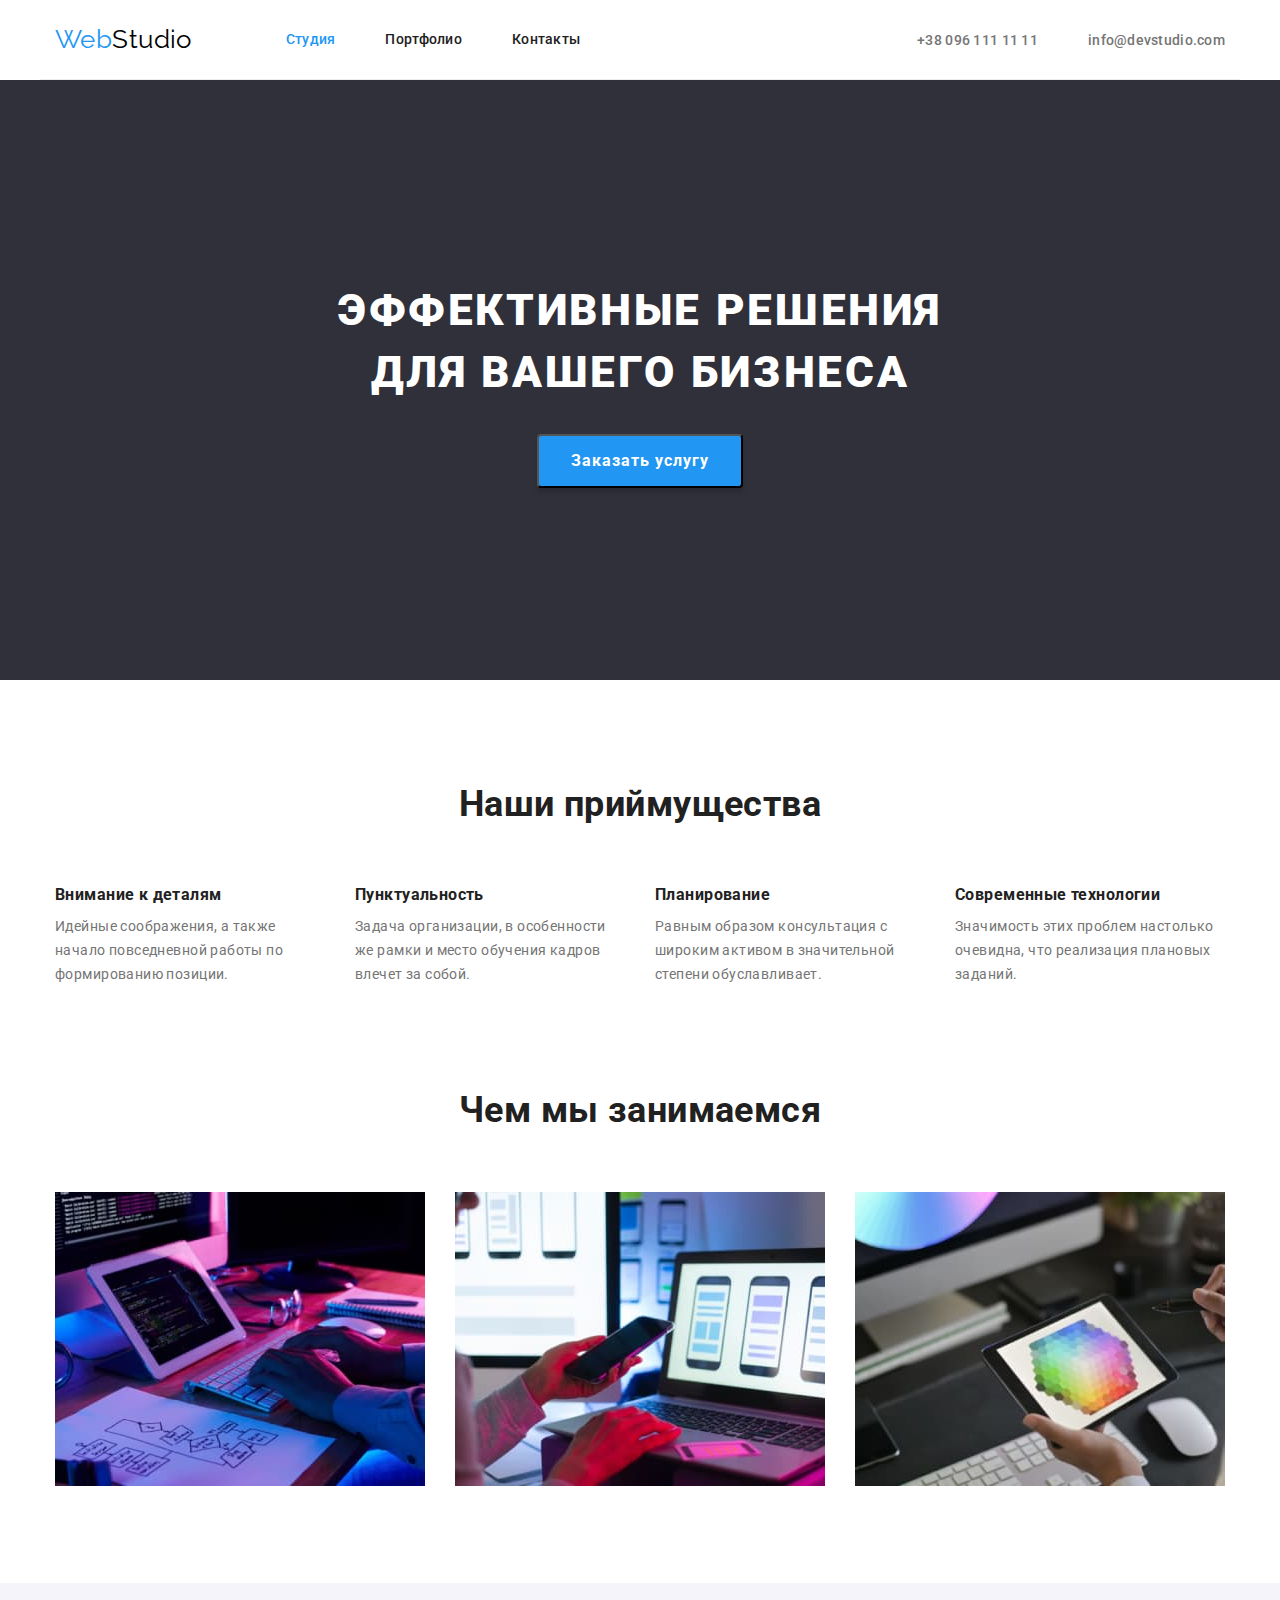
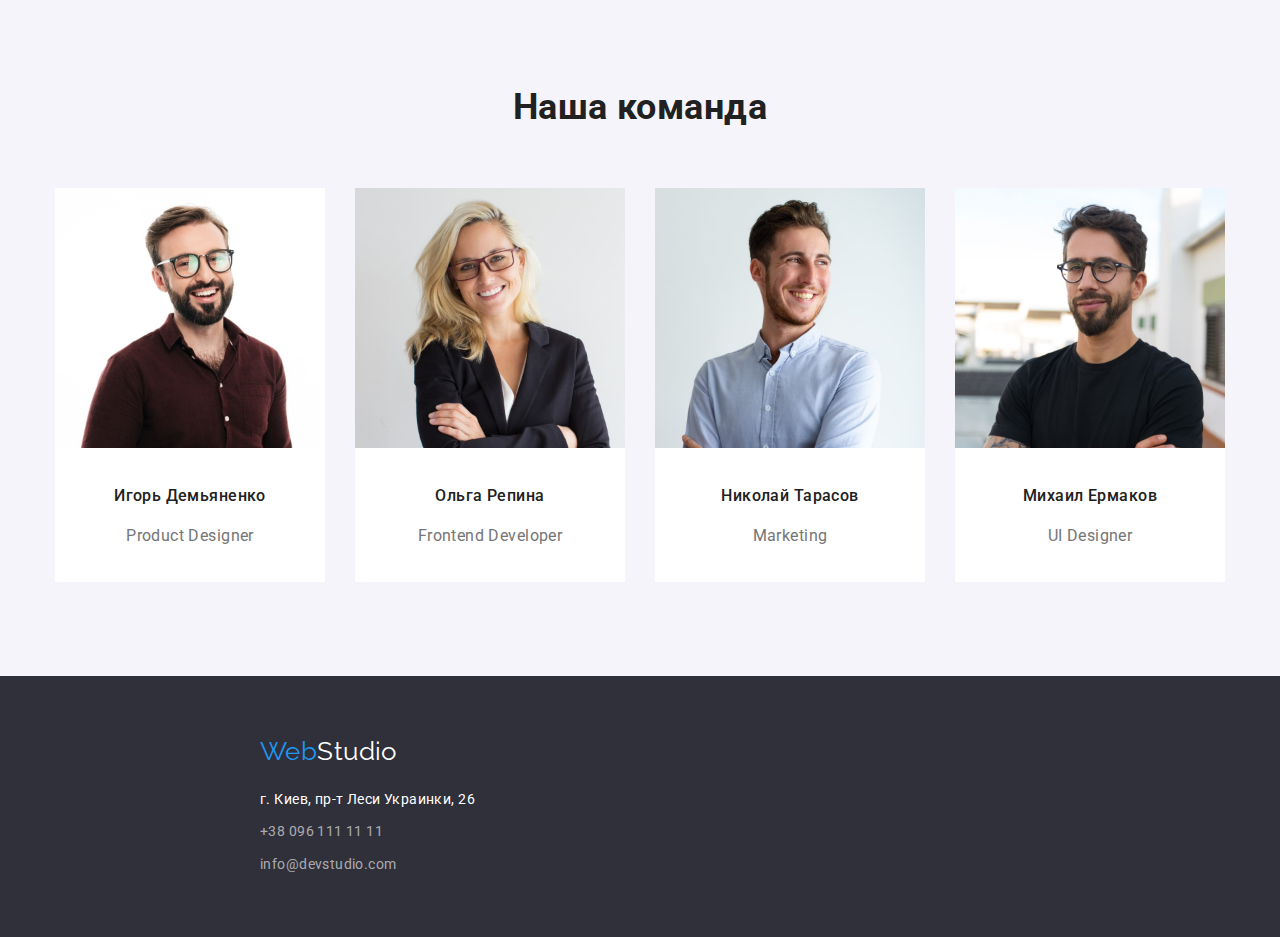
==== index.html @ 92b2a365 "Добавлены материалы ДЗ-3" ====
<!DOCTYPE html>
<html lang="ru">

<head>
    <meta charset="UTF-8" />
    <meta name="viewport" content="width=device-width, initial-scale=1.0" />
    <title>Домашнее задание #3</title>
    <link rel="preconnect" href="https://fonts.gstatic.com">
    <link href="https://fonts.googleapis.com/css2?family=Raleway:wght@700&family=Roboto:wght@400;500;700;900&display=swap"
          rel="stylesheet">
    <link rel="stylesheet" href="https://cdnjs.cloudflare.com/ajax/libs/modern-normalize/1.0.0/modern-normalize.min.css">
    <link rel="stylesheet" href="./css/styles.css">
</head>

<body>
    <!-- Шапка сайта -->
    <header class="header-line">
        <div class="contenier-flex">
            <nav class="nav-flex">
                <a href="./index.html" class="logo list"> <span class="logo-blue">Web</span>Studio</a>
                <ul class="site-nav list">
                    <li class="item"><a href="./index.html" class="link current">Студия</a></li>
                    <li class="item"><a href="./portfolio.html" class="link">Портфолио</a></li>
                    <li class="item"><a href="" class="link">Контакты</a></li>
                </ul>
            </nav>
            <ul class="contacts-nav list">
                <li class="item"><a href="tel:+380961111111" class="link">+38 096 111 11 11</a></li>
                <li class="item"><a href="mailto:info@devstudio.com" class="link">info@devstudio.com</a></li>
            </ul>
        </div>
    </header>
    <main>
        <!-- Герой -->
        <section class="hero">
            <h1 class="title">Эффективные решения для вашего бизнеса</h1>
            <button type="button" class="button"> Заказать услугу </button>
        </section>

        <!-- Наши преимущества -->
        <section class="section-advange">
            <div class="contenier"> 
                <h2 class="section-title">Наши приймущества</h2> <!-- Скрытый заголовок текста -->
                <ul class="advange-flex list">
                    <li class="item">
                        <h3 class="title">Внимание к деталям</h3>
                        <p class="text">
                            Идейные соображения, а также начало повседневной работы по формированию позиции.
                        </p>
                    </li>
                    <li class="item">
                        <h3 class="title">Пунктуальность</h3>
                        <p class="text">
                            Задача организации, в особенности же рамки и место обучения кадров влечет за собой.
                        </p>
                    </li>
                    <li class="item">
                        <h3 class="title">Планирование</h3>
                        <p class="text">
                            Равным образом консультация с широким активом в значительной степени обуславливает.
                        </p>
                    </li>
                    <li class="item"> 
                        <h3 class="title">Современные технологии</h3>
                        <p class="text">
                            Значимость этих проблем настолько очевидна, что реализация плановых заданий.
                        </p>
                    </li>
                </ul>
            </div>
            
        </section>

        <!-- Чем мы занимаемся -->
        <section class="section-work">

            <div class="contenier">
                <h2 class="section-title">Чем мы занимаемся</h2>
                <ul class="work-flex list">
                    <li class="item">
                        <img src="./img/box-1.jpg" alt="Планшет и клавиатура" width="370" />
                    </li>
                    <li class="item">
                        <img src="./img/box-2.jpg" alt="Ноутбук и телефон" width="370" />
                    </li>
                    <li class="item">
                        <img src="./img/box-3.jpg" alt="Планшет и мышка" width="370" />
                    </li>
                </ul>
            </div>

        </section>

        <!-- Наша команда -->
        <section class="section-comanda">
            <div class="contenier">
                <h2 class="section-title">Наша команда</h2>
                <ul class="team-flex list">
                    <li class="item">
                        <img src="./img/img.jpg" alt="Игорь Демьяненко" width="270" />
                        <h3 class="title">Игорь Демьяненко</h3>
                        <p class="profession">Product Designer</p>
                    </li>
                    <li class="item">
                        <img src="./img/img-2.jpg" alt="Ольга Репина" width="270" />
                        <h3 class="title">Ольга Репина</h3>
                        <p class="profession">Frontend Developer</p>
                    </li>
                    <li class="item">
                        <img src="./img/img-3.jpg" alt="Николай Тарасов" width="270" />
                        <h3 class="title">Николай Тарасов</h3>
                        <p class="profession">Marketing</p>
                    </li>
                    <li class="item">
                        <img src="./img/img-4.jpg" alt="Михаил Ермаков" width="270" />
                        <h3 class="title">Михаил Ермаков</h3>
                        <p class="profession">UI Designer</p>
                    </li>
                </ul>
            </div>
        </section>
    </main>

    <!-- Футер -->
    <footer class="footer">

        <div class="logo-foter">
            <a href="./index.html" class="logo list"> <span class="logo-blue">Web</span>Studio</a>
        </div>
        <address class="contacts">
            <p class="address">г. Киев, пр-т Леси Украинки, 26</p> <br>
            <a href="tel:+380961111111" class="telefon link">+38 096 111 11 11</a> <br>
            <a href="mailto:info@devstudio.com" class="email link">info@devstudio.com</a>
        </address>
    </footer>
</body>

</html>
---- css/styles.css ----
:root {
  --praimeri-text-color: #757575;
  --titel-text-color: #212121;
  --accent-color: #2196f3;
  --white-text-color: #ffffff;
}

body {
  color: var(--praimeri-text-color);
  background: FFFFFF;
  font-family: Roboto, sans-serif;
  font-weight: 400;
  font-size: 14px;
  letter-spacing: 0.03em;
}

h1,
h2,
h3,
h4,
h5,
h6,
p {
  margin: 0px;
  padding: 0px;
}

.list {
  padding: 0;
  margin: 0;
  list-style: none;
}

/* логотип компнаиии */
.logo {
  color: #000000;
  text-decoration: none;
  font-family: Raleway, cursive;
  font-size: 26px;
  line-height: 1.2;
}

.logo-blue {
  color: #2196f3;
}

/* Навигация сайта */
.contenier-flex {
  display: flex;
  align-items: center;
  width: 1200px;
  padding-left: 15px;
  padding-right: 15px;
  margin: auto;
  justify-content: flex-start;
  border-bottom: 1px solid #ececec;
}

.nav-flex {
  display: flex;
  align-items: center;
}
.nav-flex .logo {
  margin-right: 94px;
}

.site-nav {
  display: flex;
}

.site-nav .item:not(:last-child) {
  margin-right: 50px;
}

.site-nav .link {
  display: block;
  padding-top: 32px;
  padding-bottom: 32px;

  color: var(--titel-text-color);
  text-decoration: none;
  font-weight: 500;
  line-height: 1.1;
  letter-spacing: 0.02em;
}

.site-nav .link:hover,
.site-nav .link:focus {
  color: var(--accent-color);
}

.site-nav .link.current {
  color: var(--accent-color);
}
.contenier {
  margin-left: auto;
  margin-right: auto;
  width: 1170px;
}

/* Контакты в шапке сайта */
.contacts-nav {
  display: flex;
  margin-left: auto;
}

.contacts-nav .item:not(:last-child) {
  margin-right: 50px;
}

.contacts-nav .link {
  padding-top: 32px;
  padding-bottom: 32px;

  color: var(--praimeri-text-color);
  text-decoration: none;
  font-weight: 500;
  line-height: 1.1;
  letter-spacing: 0.02em;
}

.contacts-nav .link:hover,
.contacts-nav .link:focus {
  color: var(--accent-color);
}

/* button */
.button {
  box-shadow: 0px 4px 4px rgba(0, 0, 0, 0.15);
  padding: 10px 32px;
  border-radius: 4px;
  color: var(--white-text-color);
  background: var(--accent-color);
  font-weight: 700;
  font-size: 16px;
  line-height: 1.9;
  letter-spacing: 0.06em;
}

/* .button-active {
  color: var(--white-text-color);
  background: var(--accent-color);
  font-weight: 500;
  line-height: 1.6;
} */

.button-sorting {
  padding: 6px 22px;
  border-radius: 4px;
  filter: drop-shadow(0px 4px 4px rgba(0, 0, 0, 0.25));
  background: #f5f4fa;
  color: var(--titel-text-color);
  font-weight: 500;
  line-height: 1.6;
}
.sorting .button-sorting:hover,
.sorting .button-sorting:focus {
  color: var(--white-text-color);
  background: var(--accent-color);
}

/* Главная страница сайта*/
/* Герой */
.hero {
  height: 600px;
  text-align: center;
  margin-bottom: 94px;
  background-color: #2f303a;
  padding-top: 200px;
}

.hero .title {
  margin: auto;
  margin-bottom: 30px;
  text-transform: uppercase;

  width: 696px;
  color: var(--white-text-color);
  font-weight: 900;
  font-size: 44px;
  line-height: 1.4;
  letter-spacing: 0.06em;
}

/* Section */
.section-title {
  margin-bottom: 50px;
  color: var(--titel-text-color);
  font-weight: 700;
  font-size: 36px;
  line-height: 1.7;
  text-align: center;
}

/* Наши преимущества */
.section-advange {
  margin-bottom: 94px;
}
.advange-flex {
  display: flex;
}

.advange-flex .item {
  width: 270px;
}

.advange-flex .item:not(:last-child) {
  margin-right: 30px;
}

.advange-flex .text {
  font-size: 14px;
  line-height: 24px;
}

.advange-flex .title {
  margin-bottom: 10px;
  color: var(--titel-text-color);
}

/* Чем мы занимаемся */
.section-work {
  margin-bottom: 94px;
}
.work-flex {
  display: flex;
}

.work-flex .item:not(:last-child) {
  margin-right: 30px;
}

/*  Наша команда */
.section-comanda {
  padding-top: 94px;
  padding-bottom: 94px;
  background-color: #f5f4fa;
}

.team-flex {
  display: flex;
}
.team-flex .item {
  background-color: var(--white-text-color);
}

.team-flex .item:not(:last-child) {
  margin-right: 30px;
}

.team-flex .title {
  margin-top: 30px;
  margin-bottom: 10px;
  color: var(--titel-text-color);
  font-weight: 500;
  font-size: 16px;
  line-height: 1.9;
  text-align: center;
}

.team-flex .profession {
  margin-bottom: 30px;
  font-size: 16px;
  line-height: 1.9;
  text-align: center;
}

/* Футер*/
.footer {
  background: #2f303a; /* Временный фон чтоб был виден текст*/
  padding-left: 260px;
  padding-top: 60px;
  padding-bottom: 60px;
}
.logo-foter {
  margin-bottom: 20px;
}

.footer .logo {
  color: var(--white-text-color);
}

.footer .address {
  display: inline-block;
  margin-bottom: 9px;
  color: var(--white-text-color);
  line-height: 1.7;
  font-style: normal;
  line-height: 24px;
}

.footer .telefon {
  display: inline-block;
  margin-bottom: 9px;
}

.footer .telefon,
.footer .email {
  line-height: 1.7;
  font-style: normal;
  color: rgba(255, 255, 255, 0.6);
  text-decoration: none;
}

.footer .link:hover,
.footer .link:focus {
  color: var(--accent-color);
}

/* Страница портфолио сайта */
.contenier-portfolio {
  padding-top: 94px;
  padding-bottom: 94px;
  margin-left: auto;
  margin-right: auto;
}
.sorting {
  display: flex;
  justify-content: center;
  text-decoration: none;
  margin-bottom: 34px;
}

.sorting .item:not(:last-child) {
  margin-right: 30px;
}

.card {
  display: flex;
  flex-wrap: wrap;
}
.card .item {
  border: 1px solid #eeeeee;
  margin-bottom: 30px;
}

.card .item:not(:nth-last-of-type(3n)) {
  margin-left: 30px;
}

.card .title {
  padding-top: 20px;
  padding-left: 24px;
  color: var(--titel-text-color);
  font-weight: 700;
  font-size: 18px;
  line-height: 2;
  letter-spacing: 0.06em;
}

.card .link {
  text-decoration: none;
}

.card .text {
  padding-left: 24px;
  padding-bottom: 20px;

  color: var(--praimeri-text-color);
  font-size: 16px;
  line-height: 1.9;
}
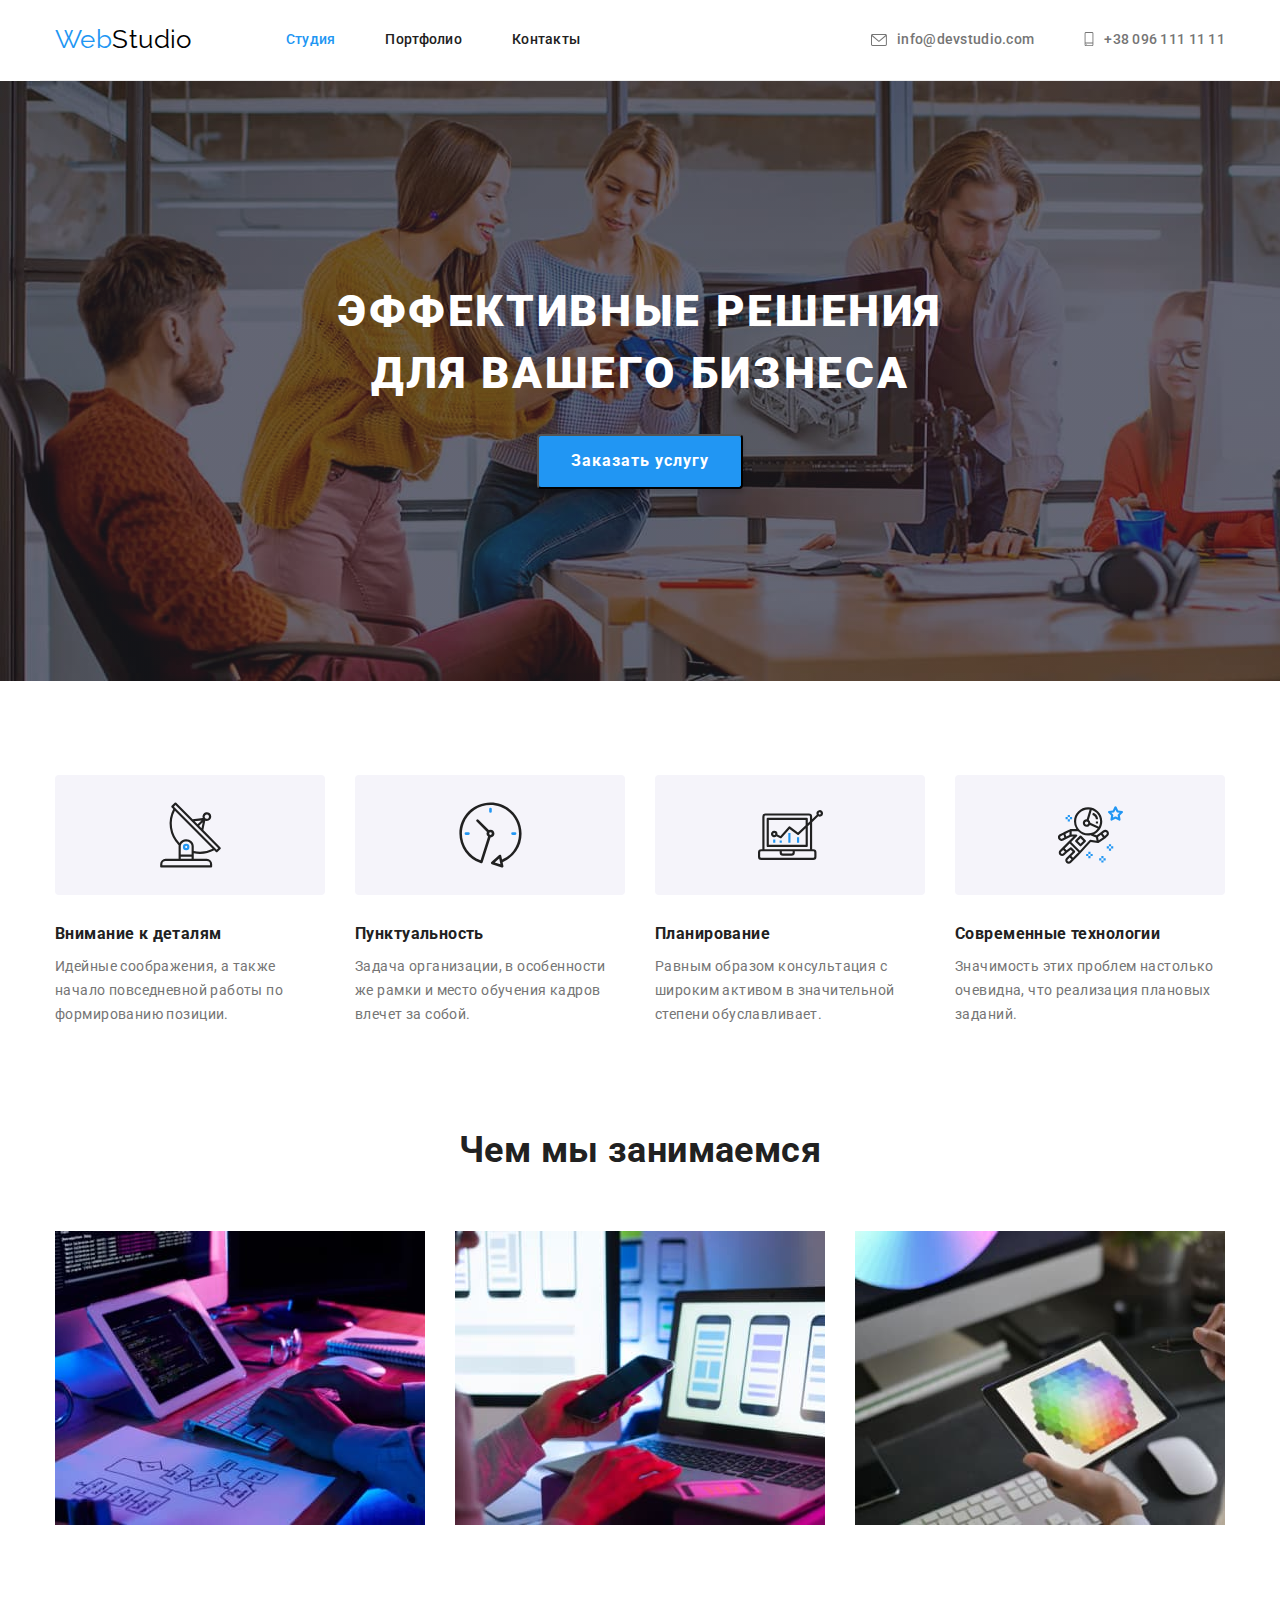
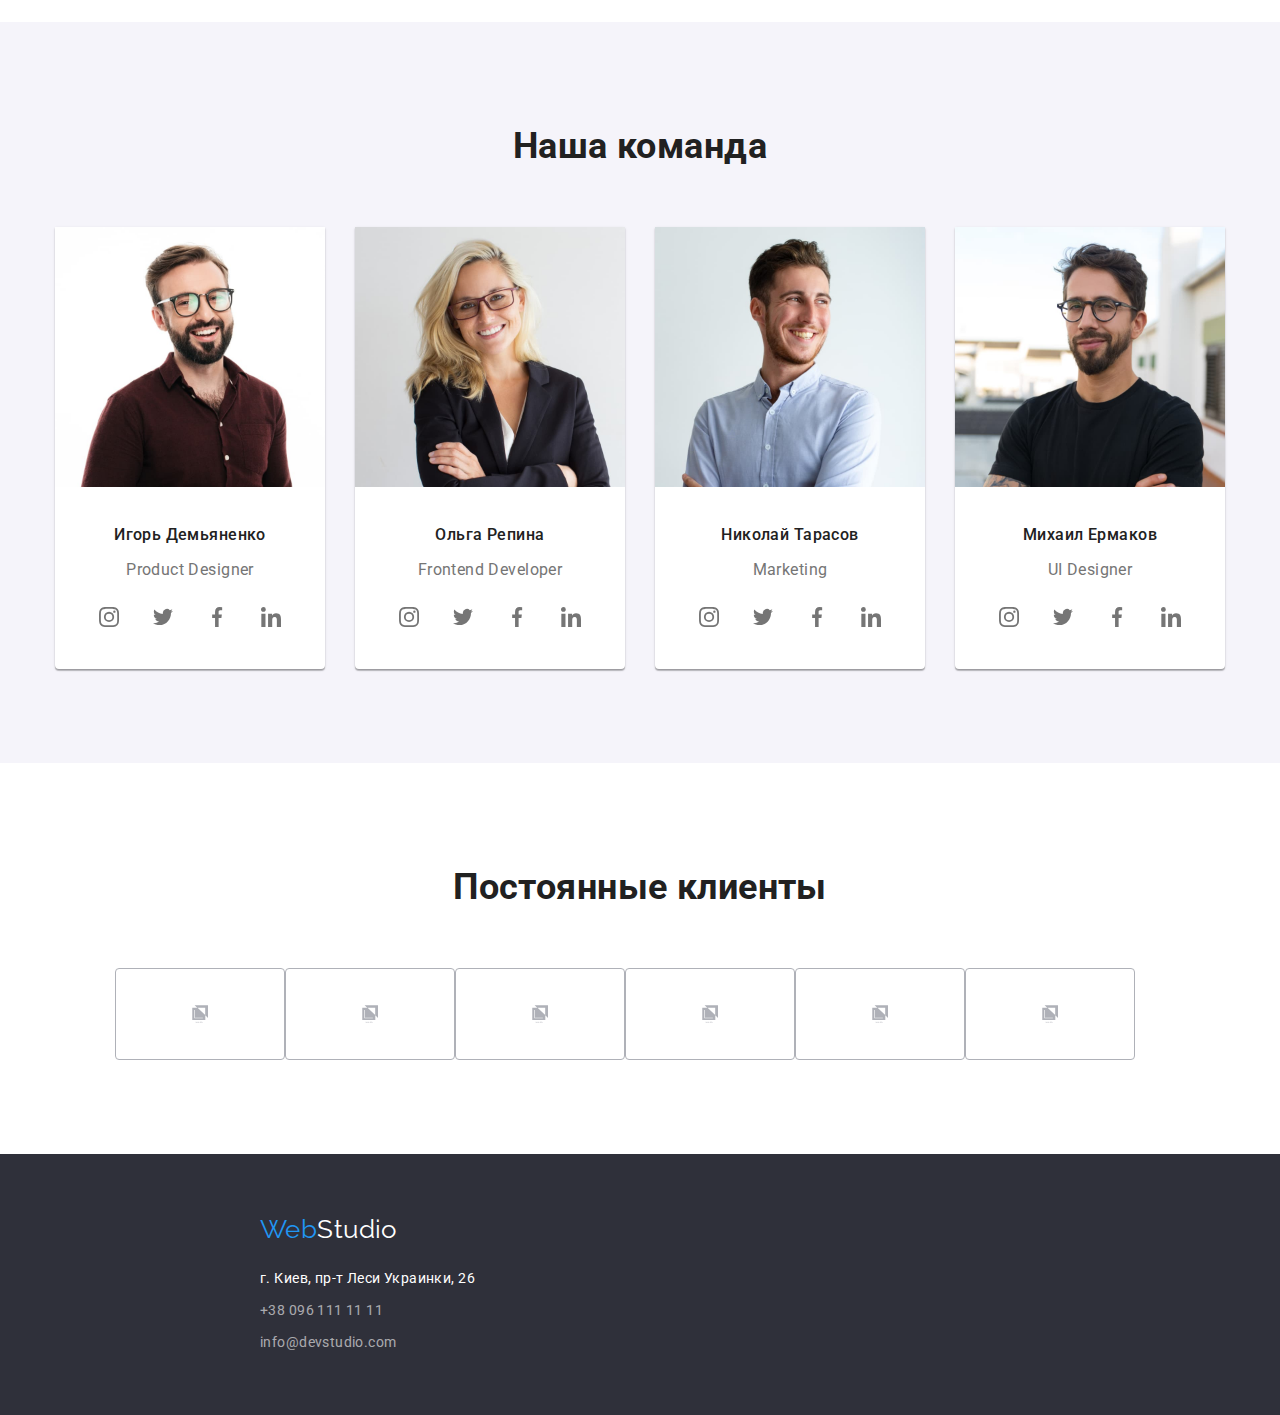
==== commit ea891913: "Дабавлены иконки и стили для них на главной странице" ====
--- a/index.html
+++ b/index.html
@@ -4,7 +4,7 @@
 <head>
     <meta charset="UTF-8" />
     <meta name="viewport" content="width=device-width, initial-scale=1.0" />
-    <title>Домашнее задание #3</title>
+    <title>Домашнее задание #4</title>
     <link rel="preconnect" href="https://fonts.gstatic.com">
     <link href="https://fonts.googleapis.com/css2?family=Raleway:wght@700&family=Roboto:wght@400;500;700;900&display=swap"
           rel="stylesheet">
@@ -25,8 +25,22 @@
                 </ul>
             </nav>
             <ul class="contacts-nav list">
-                <li class="item"><a href="tel:+380961111111" class="link">+38 096 111 11 11</a></li>
-                <li class="item"><a href="mailto:info@devstudio.com" class="link">info@devstudio.com</a></li>
+                <li class="item">
+                    <a href="mailto:info@devstudio.com" class="link">
+                            <svg class="icon-email">
+                                <use href="./img/symbol-icon.svg#icon-email"> </use>
+                            </svg>
+                            info@devstudio.com 
+                    </a>
+                </li>
+                <li class="item">
+                    <a href="tel:+380961111111" class="link item-telefon">
+                        <svg class="icon-telefon">
+                            <use href="./img/symbol-icon.svg#icon-telefon"> </use>
+                        </svg>
+                        +38 096 111 11 11
+                    </a>
+                </li>
             </ul>
         </div>
     </header>
@@ -40,27 +54,48 @@
         <!-- Наши преимущества -->
         <section class="section-advange">
             <div class="contenier"> 
-                <h2 class="section-title">Наши приймущества</h2> <!-- Скрытый заголовок текста -->
+                <h2 class="section-hidden">Наши приймущества</h2> <!-- Скрытый заголовок текста -->
                 <ul class="advange-flex list">
                     <li class="item">
+                        <div class="advange-icon">
+                            <svg class="icon-antenna">
+                                <use href="./img/symbol-icon.svg#icon-antenna"> </use>
+                            </svg>
+                        </div>
+                       
                         <h3 class="title">Внимание к деталям</h3>
                         <p class="text">
                             Идейные соображения, а также начало повседневной работы по формированию позиции.
                         </p>
                     </li>
                     <li class="item">
+                        <div class="advange-icon">
+                            <svg class="icon-antenna">
+                                <use href="./img/symbol-icon.svg#icon-clock"> </use>
+                            </svg>
+                        </div>
                         <h3 class="title">Пунктуальность</h3>
                         <p class="text">
                             Задача организации, в особенности же рамки и место обучения кадров влечет за собой.
                         </p>
                     </li>
                     <li class="item">
+                        <div class="advange-icon">
+                            <svg class="icon-antenna">
+                                <use href="./img/symbol-icon.svg#icon-diagram"> </use>
+                            </svg>
+                        </div>
                         <h3 class="title">Планирование</h3>
                         <p class="text">
                             Равным образом консультация с широким активом в значительной степени обуславливает.
                         </p>
                     </li>
                     <li class="item"> 
+                        <div class="advange-icon">
+                            <svg class="icon-antenna">
+                                <use href="./img/symbol-icon.svg#icon-astronaut"> </use>
+                            </svg>
+                        </div>
                         <h3 class="title">Современные технологии</h3>
                         <p class="text">
                             Значимость этих проблем настолько очевидна, что реализация плановых заданий.
@@ -73,7 +108,6 @@
 
         <!-- Чем мы занимаемся -->
         <section class="section-work">
-
             <div class="contenier">
                 <h2 class="section-title">Чем мы занимаемся</h2>
                 <ul class="work-flex list">
@@ -100,24 +134,165 @@
                         <img src="./img/img.jpg" alt="Игорь Демьяненко" width="270" />
                         <h3 class="title">Игорь Демьяненко</h3>
                         <p class="profession">Product Designer</p>
+                        <div class="team-icon">
+                            <a href="" class="link-instagram link">
+                                <svg class="icon-network">
+                                    <use href="./img/symbol-icon.svg#icon-instagram"> </use>
+                                </svg>
+                            </a>
+                            <a href="" class="link-twitter link">
+                                <svg class="icon-network">
+                                    <use href="./img/symbol-icon.svg#icon-twitter"> </use>
+                                </svg>
+                            </a>
+                            <a href="" class="link-facebook link">
+                                <svg class="icon-network">
+                                    <use href="./img/symbol-icon.svg#icon-facebook"> </use>
+                                </svg>
+                            </a>
+                            <a href="" class="link-in link">
+                                <svg class="icon-network">
+                                    <use href="./img/symbol-icon.svg#icon-linkedin"> </use>
+                                </svg>
+                            </a>
+                        </div>
                     </li>
                     <li class="item">
                         <img src="./img/img-2.jpg" alt="Ольга Репина" width="270" />
                         <h3 class="title">Ольга Репина</h3>
                         <p class="profession">Frontend Developer</p>
+                        <div class="team-icon">
+                            <a href="" class="link-instagram link">
+                                <svg class="icon-network">
+                                    <use href="./img/symbol-icon.svg#icon-instagram"> </use>
+                                </svg>
+                            </a>
+                            <a href="" class="link-twitter link">
+                                <svg class="icon-network">
+                                    <use href="./img/symbol-icon.svg#icon-twitter"> </use>
+                                </svg>
+                            </a>
+                            <a href="" class="link-facebook link">
+                                <svg class="icon-network">
+                                    <use href="./img/symbol-icon.svg#icon-facebook"> </use>
+                                </svg>
+                            </a>
+                            <a href="" class="link-in link">
+                                <svg class="icon-network linkedin">
+                                    <use href="./img/symbol-icon.svg#icon-linkedin"> </use>
+                                </svg>
+                            </a>
+                        </div>
                     </li>
                     <li class="item">
                         <img src="./img/img-3.jpg" alt="Николай Тарасов" width="270" />
                         <h3 class="title">Николай Тарасов</h3>
                         <p class="profession">Marketing</p>
+                        <div class="team-icon">
+                            <a href="" class="link-instagram link">
+                                <svg class="icon-network">
+                                    <use href="./img/symbol-icon.svg#icon-instagram"> </use>
+                                </svg>
+                            </a>
+                            <a href="" class="link-twitter link">
+                                <svg class="icon-network">
+                                    <use href="./img/symbol-icon.svg#icon-twitter"> </use>
+                                </svg>
+                            </a>
+                            <a href="" class="link-facebook link">
+                                <svg class="icon-network">
+                                    <use href="./img/symbol-icon.svg#icon-facebook"> </use>
+                                </svg>
+                            </a>
+                            <a href="" class="link-in link">
+                                <svg class="icon-network">
+                                    <use href="./img/symbol-icon.svg#icon-linkedin"> </use>
+                                </svg>
+                            </a>
+                        </div>
                     </li>
                     <li class="item">
                         <img src="./img/img-4.jpg" alt="Михаил Ермаков" width="270" />
                         <h3 class="title">Михаил Ермаков</h3>
                         <p class="profession">UI Designer</p>
+                        <div class="team-icon">
+                            <a href="" class="link-instagram link">
+                                <svg class="icon-network">
+                                    <use href="./img/symbol-icon.svg#icon-instagram"> </use>
+                                </svg>
+                            </a>
+                            <a href="" class="link-twitter link">
+                                <svg class="icon-network">
+                                    <use href="./img/symbol-icon.svg#icon-twitter"> </use>
+                                </svg>
+                            </a>
+                            <a href="" class="link-facebook link">
+                                <svg class="icon-network">
+                                    <use href="./img/symbol-icon.svg#icon-facebook"> </use>
+                                </svg>
+                            </a>
+                            <a href="" class="link-in link">
+                                <svg class="icon-network">
+                                    <use href="./img/symbol-icon.svg#icon-linkedin"> </use>
+                                </svg>
+                            </a>
+                        </div>
                     </li>
                 </ul>
             </div>
+        </section>
+
+<!-- Постоянные клиенты -->
+        <section class="section-partner">
+            <h2 class="section-title">
+                Постоянные клиенты
+            </h2>
+            
+            <ul class="partner-flex list">
+                <li>
+                    <a href="" class="link-partner">
+                        <svg class="icon-partner one">
+                            <use href="./img/symbol-icon.svg#icon-Logo-ya-co"> </use>
+                        </svg>
+                    </a>
+                </li>
+                <li>
+                    <a href="" class="link-partner">
+                        <svg class="icon-partner one">
+                            <use href="./img/symbol-icon.svg#icon-Logo-ya-co"> </use>
+                        </svg>
+                    </a>
+                </li>
+                <li>
+                    <a href="" class="link-partner">
+                        <svg class="icon-partner one">
+                            <use href="./img/symbol-icon.svg#icon-Logo-ya-co"> </use>
+                        </svg>
+                    </a>
+                </li>
+                <li>
+                    <a href="" class="link-partner">
+                        <svg class="icon-partner one">
+                            <use href="./img/symbol-icon.svg#icon-Logo-ya-co"> </use>
+                        </svg>
+                    </a>
+                </li>
+                <li>
+                    <a href="" class="link-partner">
+                        <svg class="icon-partner one">
+                            <use href="./img/symbol-icon.svg#icon-Logo-ya-co"> </use>
+                        </svg>
+                    </a>
+                </li>
+                <li>
+                    <a href="" class="link-partner">
+                        <svg class="icon-partner one">
+                            <use href="./img/symbol-icon.svg#icon-Logo-ya-co"> </use>
+                        </svg>
+                    </a>
+                </li>
+            </ul>
+            
         </section>
     </main>
 
--- a/css/styles.css
+++ b/css/styles.css
@@ -109,6 +109,7 @@
 }
 
 .contacts-nav .link {
+  display: flex;
   padding-top: 32px;
   padding-bottom: 32px;
 
@@ -122,6 +123,28 @@
 .contacts-nav .link:hover,
 .contacts-nav .link:focus {
   color: var(--accent-color);
+  fill: var(--accent-color);
+}
+
+.icon-email {
+  width: 16px;
+  height: 16px;
+  fill: var(--praimeri-text-color);
+  margin-right: 10px;
+}
+
+.icon-telefon {
+  width: 10px;
+  height: 14px;
+  fill: var(--praimeri-text-color);
+  margin-right: 10px;
+}
+
+.contacts-nav .icon-email:hover,
+.contacts-nav .icon-email:focus,
+.contacts-nav .icon-telefon:hover,
+.contacts-nav .icon-telefon:focus {
+  fill: var(--accent-color);
 }
 
 /* button */
@@ -163,9 +186,16 @@
 /* Герой */
 .hero {
   height: 600px;
+  max-width: 1600px;
   text-align: center;
   margin-bottom: 94px;
-  background-color: #2f303a;
+  background-image: linear-gradient(
+      to right,
+      rgba(47, 48, 58, 0.4),
+      rgba(47, 48, 58, 0.4)
+    ),
+    url("../img/hero-background.jpg");
+
   padding-top: 200px;
 }
 
@@ -173,7 +203,6 @@
   margin: auto;
   margin-bottom: 30px;
   text-transform: uppercase;
-
   width: 696px;
   color: var(--white-text-color);
   font-weight: 900;
@@ -193,6 +222,13 @@
 }
 
 /* Наши преимущества */
+.section-hidden {
+  visibility: hidden;
+  font-size: 0%;
+  padding: 0;
+  margin: 0;
+}
+
 .section-advange {
   margin-bottom: 94px;
 }
@@ -216,6 +252,24 @@
 .advange-flex .title {
   margin-bottom: 10px;
   color: var(--titel-text-color);
+}
+
+.advange-icon {
+  width: 270px;
+  height: 120px;
+  background: #f5f4fa;
+  border-radius: 4px;
+  margin-bottom: 30px;
+  text-align: center;
+  padding-top: 25px;
+  padding-bottom: 25px;
+}
+
+.advange-icon .icon-antenna {
+  width: 65px;
+  height: 70px;
+  background-position: 50% 50%;
+  background-size: contain;
 }
 
 /* Чем мы занимаемся */
@@ -235,6 +289,7 @@
   padding-top: 94px;
   padding-bottom: 94px;
   background-color: #f5f4fa;
+  margin-bottom: 94px;
 }
 
 .team-flex {
@@ -242,6 +297,9 @@
 }
 .team-flex .item {
   background-color: var(--white-text-color);
+  box-shadow: 0px 1px 3px rgba(0, 0, 0, 0.12), 0px 1px 1px rgba(0, 0, 0, 0.14),
+    0px 2px 1px rgba(0, 0, 0, 0.2);
+  border-radius: 0px 0px 4px 4px;
 }
 
 .team-flex .item:not(:last-child) {
@@ -259,12 +317,73 @@
 }
 
 .team-flex .profession {
+  margin-bottom: 16px;
+  font-size: 16px;
+  text-align: center;
+}
+/* Ссылки на соцсети */
+.team-icon {
+  display: flex;
+  width: 206px;
+  height: 44px;
+  margin-left: 32px;
+  margin-right: 32px;
   margin-bottom: 30px;
-  font-size: 16px;
-  line-height: 1.9;
-  text-align: center;
-}
-
+}
+
+.team-icon .link {
+  display: flex;
+  justify-content: center;
+  align-items: center;
+  width: 44px;
+  height: 44px;
+  border-radius: 50%;
+}
+
+.team-icon .link:not(:last-child) {
+  margin-right: 10px;
+}
+
+.icon-network {
+  width: 44px;
+  height: 44px;
+  padding: 12px;
+  fill: var(--praimeri-text-color);
+}
+
+.icon-network:hover,
+.icon-network:focus {
+  fill: var(--white-text-color);
+}
+
+.team-icon .link:hover,
+.iteam-icon .link:focus {
+  background-color: var(--accent-color);
+}
+
+/* Постоянные клиенты */
+.partner-flex {
+  display: flex;
+  justify-content: center;
+  align-items: center;
+  margin-bottom: 94px;
+  margin-right: 30px;
+}
+
+.link-partner {
+  display: flex;
+  justify-content: center;
+  align-items: center;
+  border: 1px solid #afb1b8;
+  border-radius: 4px;
+  width: 170px;
+  height: 92px;
+}
+
+.link-partner .one {
+  width: 41px;
+  height: 46, 7px;
+}
 /* Футер*/
 .footer {
   background: #2f303a; /* Временный фон чтоб был виден текст*/
@@ -272,6 +391,7 @@
   padding-top: 60px;
   padding-bottom: 60px;
 }
+
 .logo-foter {
   margin-bottom: 20px;
 }
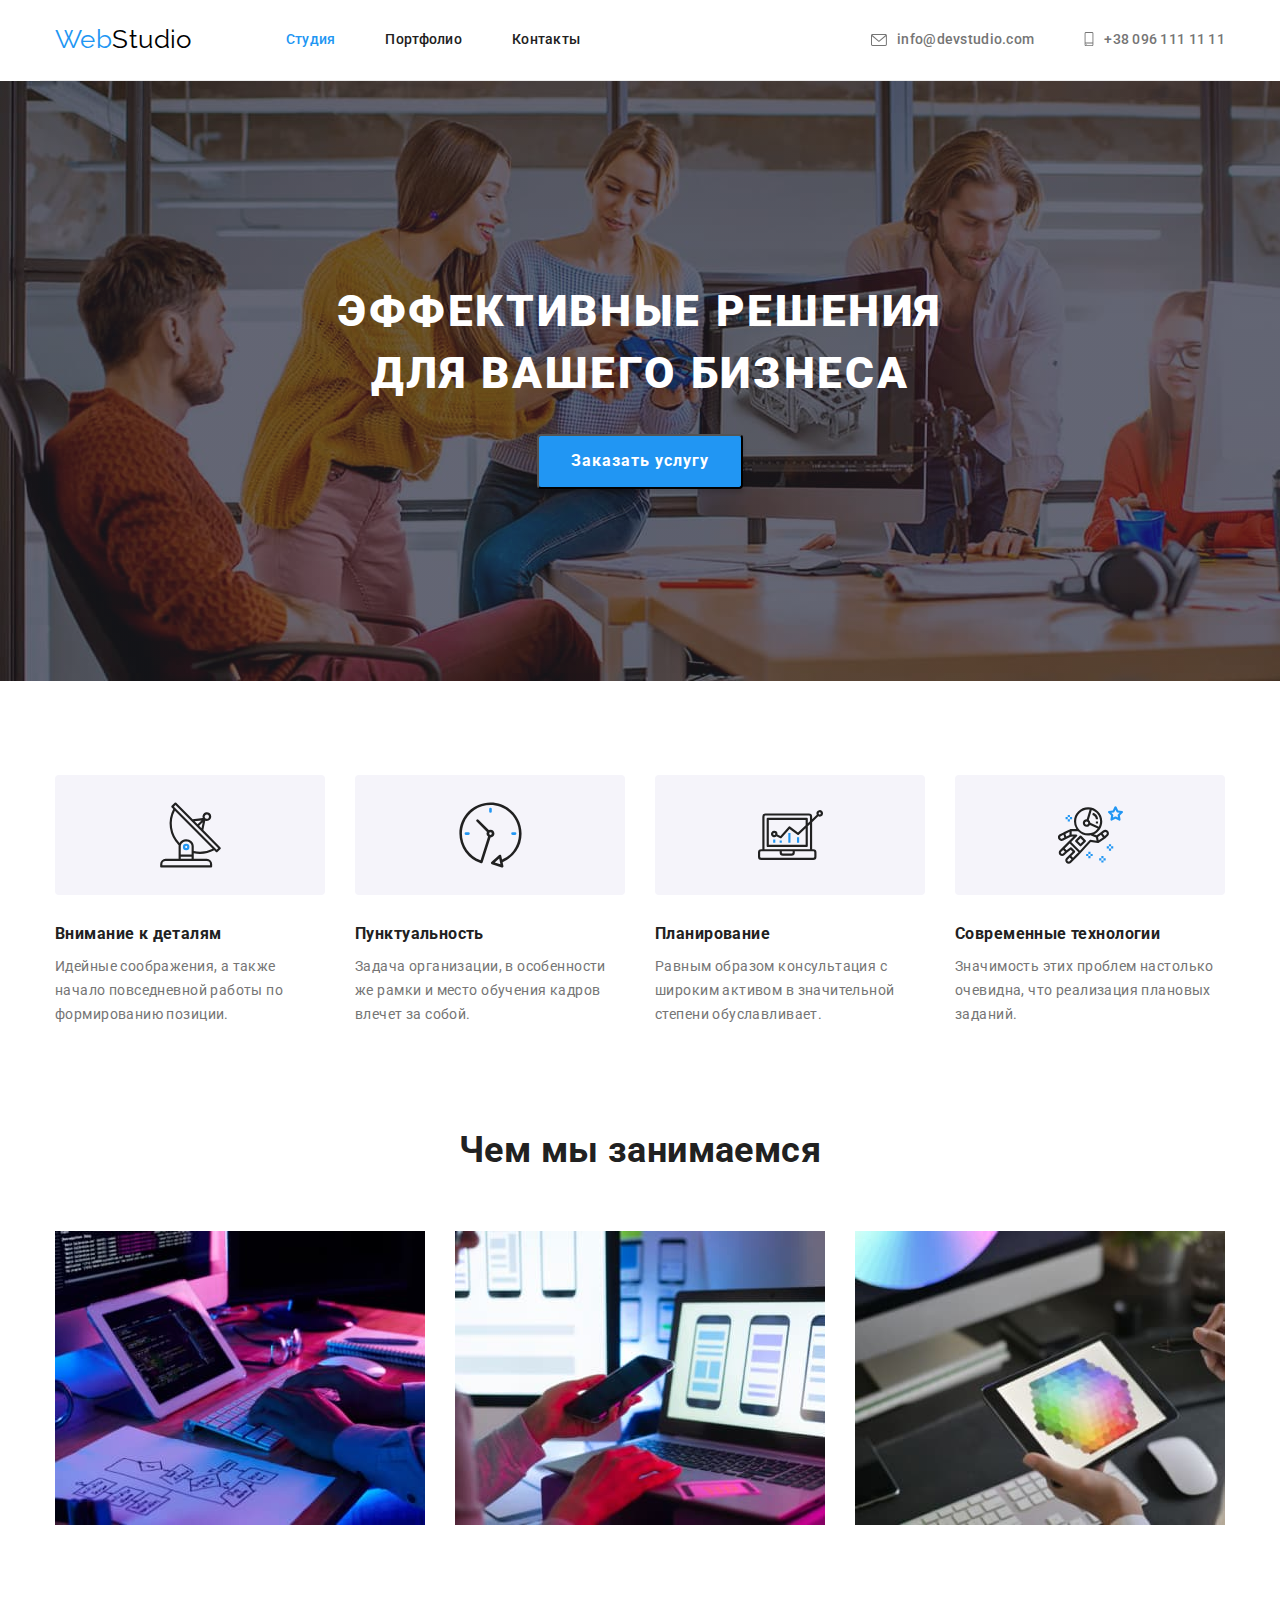
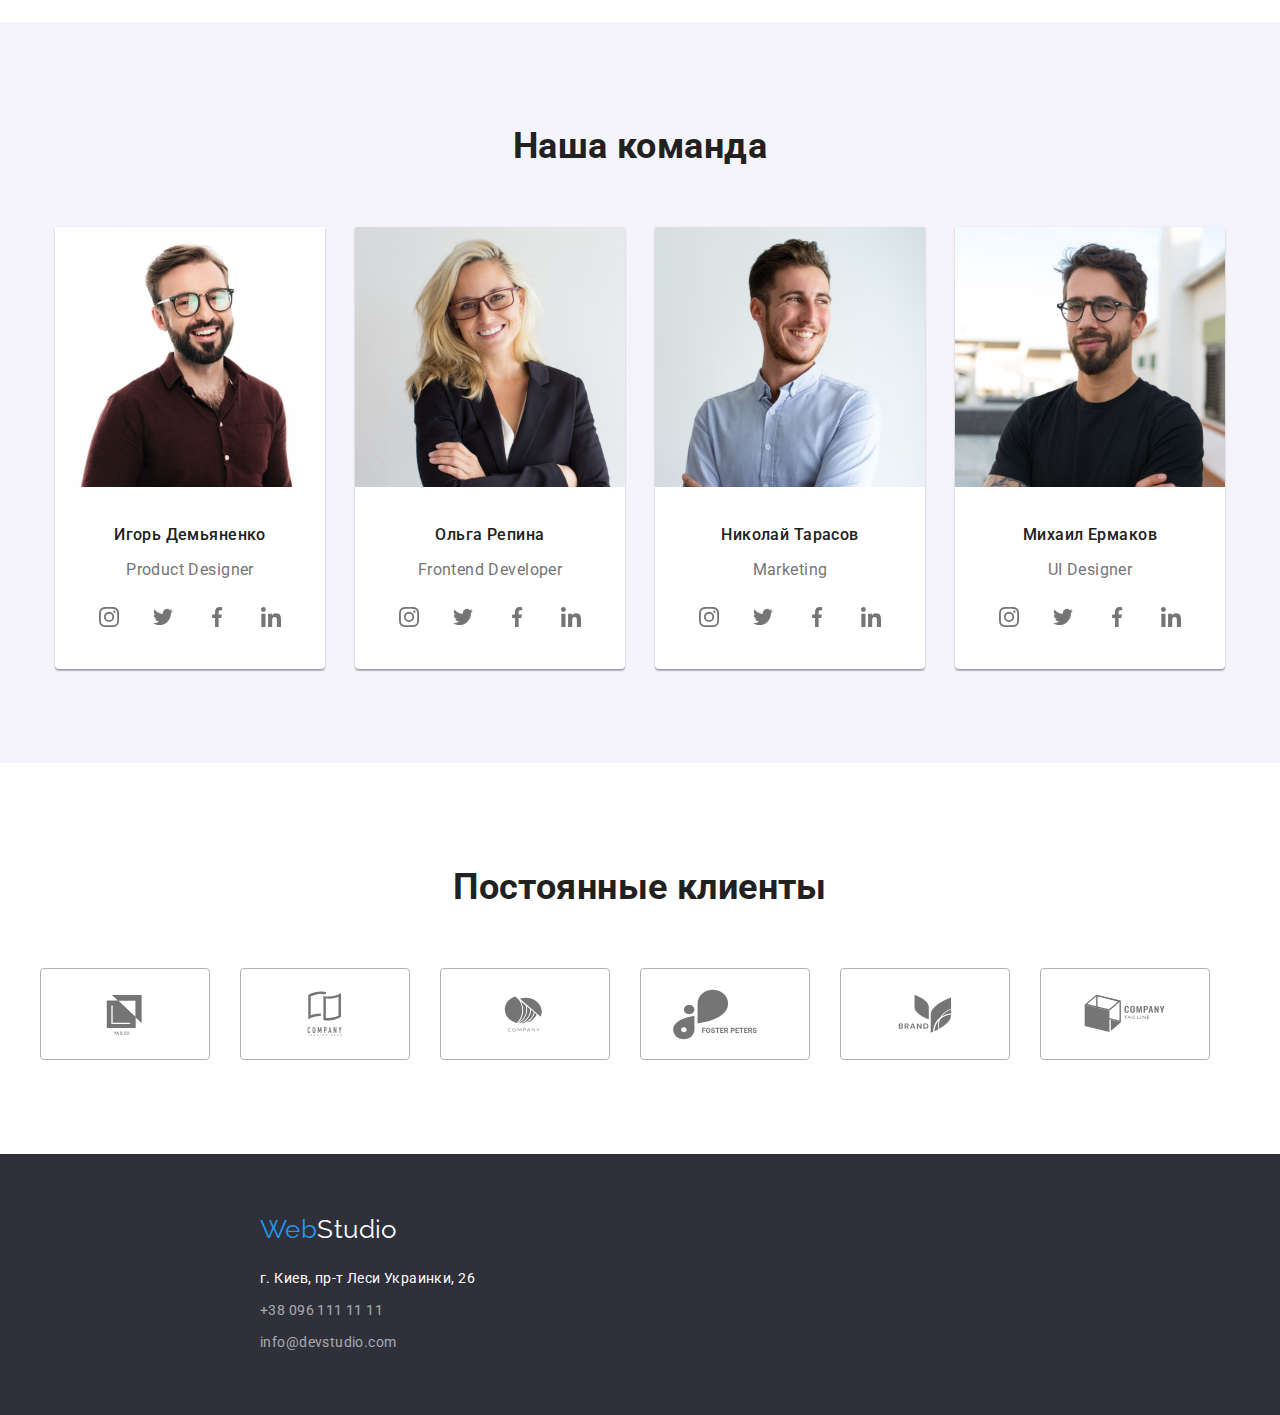
==== commit 9bc28cf8: "Добавлены иконуи и стили секции (Постоянные клиенты)" ====
--- a/index.html
+++ b/index.html
@@ -249,45 +249,45 @@
             </h2>
             
             <ul class="partner-flex list">
-                <li>
+                <li class="partner-li">
                     <a href="" class="link-partner">
                         <svg class="icon-partner one">
                             <use href="./img/symbol-icon.svg#icon-Logo-ya-co"> </use>
                         </svg>
                     </a>
                 </li>
-                <li>
+                <li class="partner-li">
+                    <a href="" class="link-partner">
+                        <svg class="icon-partner two">
+                            <use href="./img/symbol-icon.svg#icon-Logo-companytl"> </use>
+                        </svg>
+                    </a>
+                </li>
+                <li class="partner-li">
                     <a href="" class="link-partner">
                         <svg class="icon-partner one">
-                            <use href="./img/symbol-icon.svg#icon-Logo-ya-co"> </use>
-                        </svg>
-                    </a>
-                </li>
-                <li>
+                            <use href="./img/symbol-icon.svg#icon-Logo-company"> </use>
+                        </svg>
+                    </a>
+                </li>
+                <li class="partner-li">
                     <a href="" class="link-partner">
                         <svg class="icon-partner one">
-                            <use href="./img/symbol-icon.svg#icon-Logo-ya-co"> </use>
-                        </svg>
-                    </a>
-                </li>
-                <li>
+                            <use href="./img/symbol-icon.svg#icon-Logo-foster"> </use>
+                        </svg>
+                    </a>
+                </li>
+                <li class="partner-li">
+                    <a href="" class="link-partner">
+                        <svg class="icon-partner shadow">
+                            <use href="./img/symbol-icon.svg#icon-Logo-brand"> </use>
+                        </svg>
+                    </a>
+                </li>
+                <li class="partner-li">
                     <a href="" class="link-partner">
                         <svg class="icon-partner one">
-                            <use href="./img/symbol-icon.svg#icon-Logo-ya-co"> </use>
-                        </svg>
-                    </a>
-                </li>
-                <li>
-                    <a href="" class="link-partner">
-                        <svg class="icon-partner one">
-                            <use href="./img/symbol-icon.svg#icon-Logo-ya-co"> </use>
-                        </svg>
-                    </a>
-                </li>
-                <li>
-                    <a href="" class="link-partner">
-                        <svg class="icon-partner one">
-                            <use href="./img/symbol-icon.svg#icon-Logo-ya-co"> </use>
+                            <use href="./img/symbol-icon.svg#icon-Logo-companytlhero"> </use>
                         </svg>
                     </a>
                 </li>
--- a/css/styles.css
+++ b/css/styles.css
@@ -370,7 +370,7 @@
   margin-right: 30px;
 }
 
-.link-partner {
+.partner-li {
   display: flex;
   justify-content: center;
   align-items: center;
@@ -380,10 +380,40 @@
   height: 92px;
 }
 
-.link-partner .one {
-  width: 41px;
-  height: 46, 7px;
-}
+.partner-li:hover,
+.partner-li:focus {
+  border: 1px solid var(--accent-color);
+}
+
+.partner-li:not(:last-child) {
+  margin-right: 30px;
+}
+
+.link-partner {
+  display: flex;
+  justify-content: center;
+  align-items: center;
+  width: inherit;
+  height: inherit;
+}
+
+.icon-partner {
+  width: inherit;
+  height: inherit;
+  padding-top: 21px;
+  padding-bottom: 20px;
+  fill: var(--praimeri-text-color);
+}
+
+.icon-partner:hover,
+.icon-partner:focus {
+  fill: var(--accent-color);
+}
+.link-partner .shadow {
+  filter: drop-shadow(0px 4px 4px rgba(0, 0, 0, 0.25)),
+    drop-shadow(0px 4px 4px rgba(0, 0, 0, 0.25));
+}
+
 /* Футер*/
 .footer {
   background: #2f303a; /* Временный фон чтоб был виден текст*/
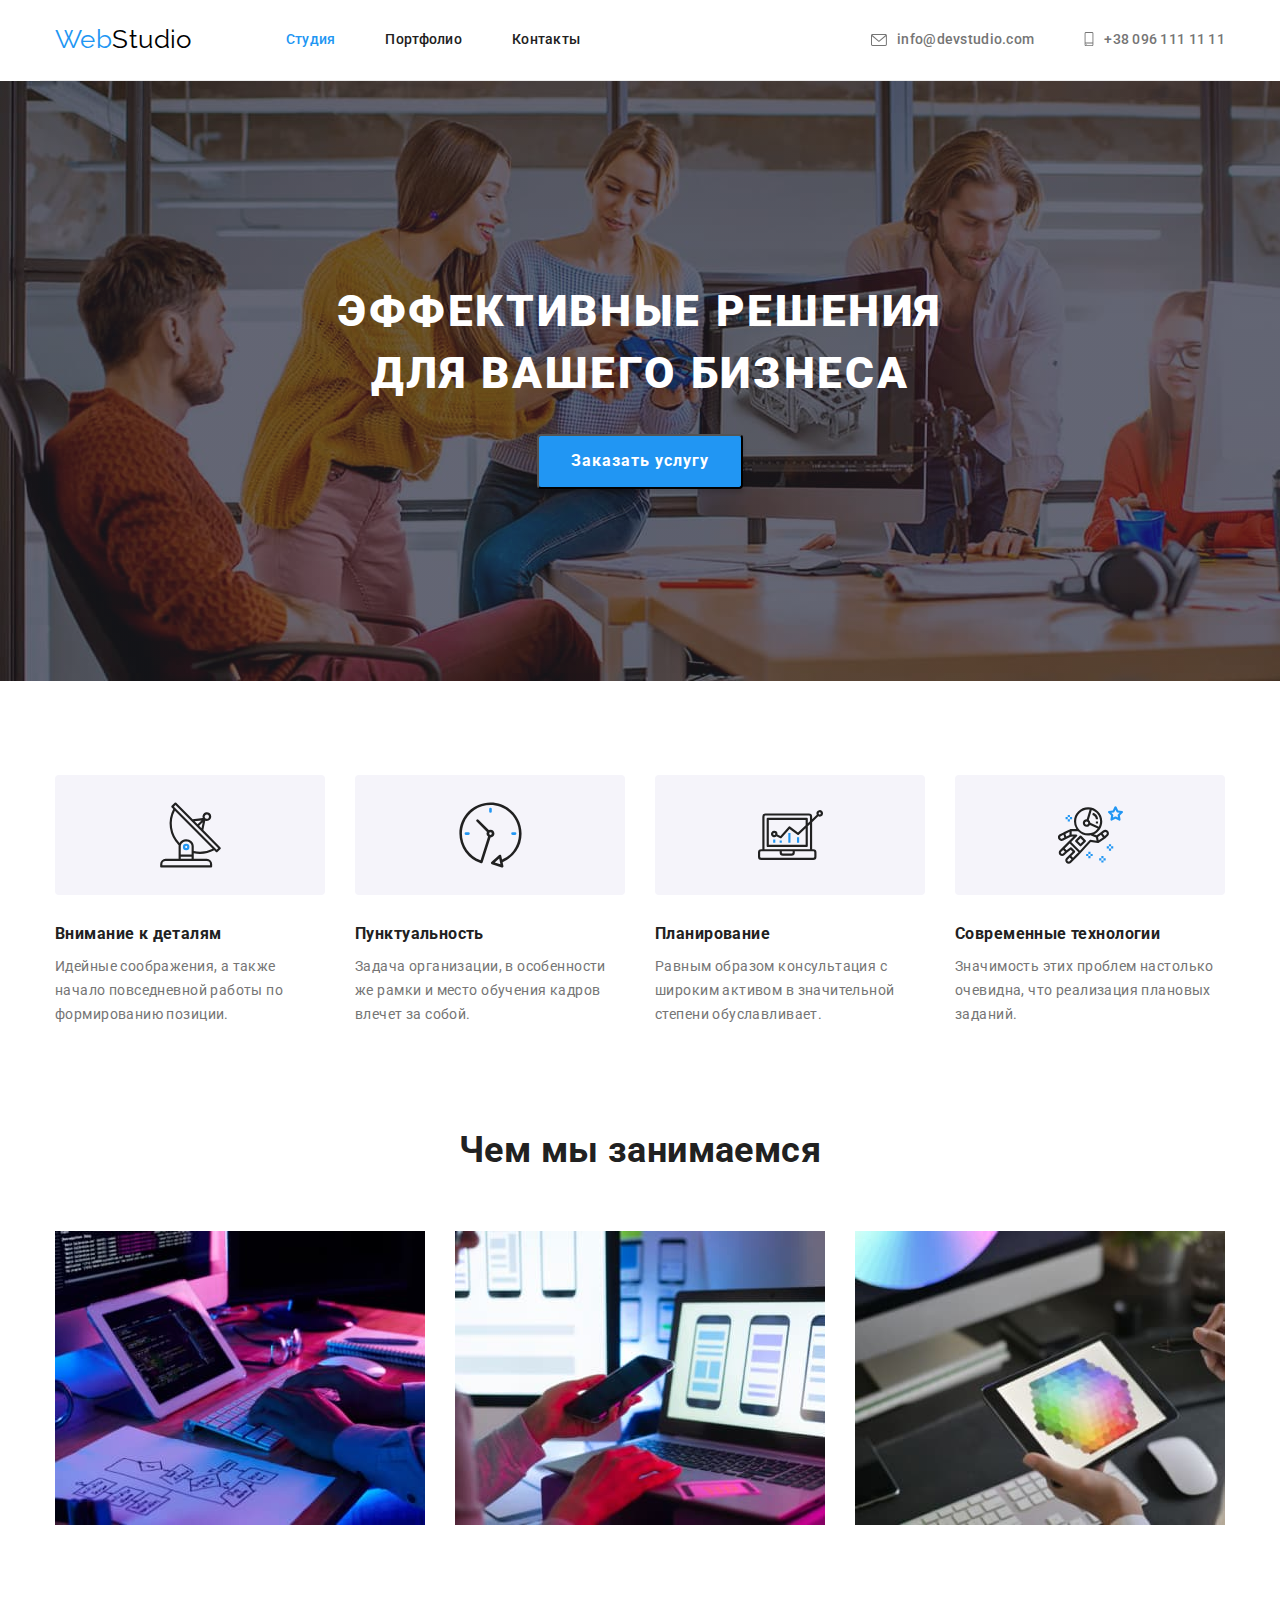
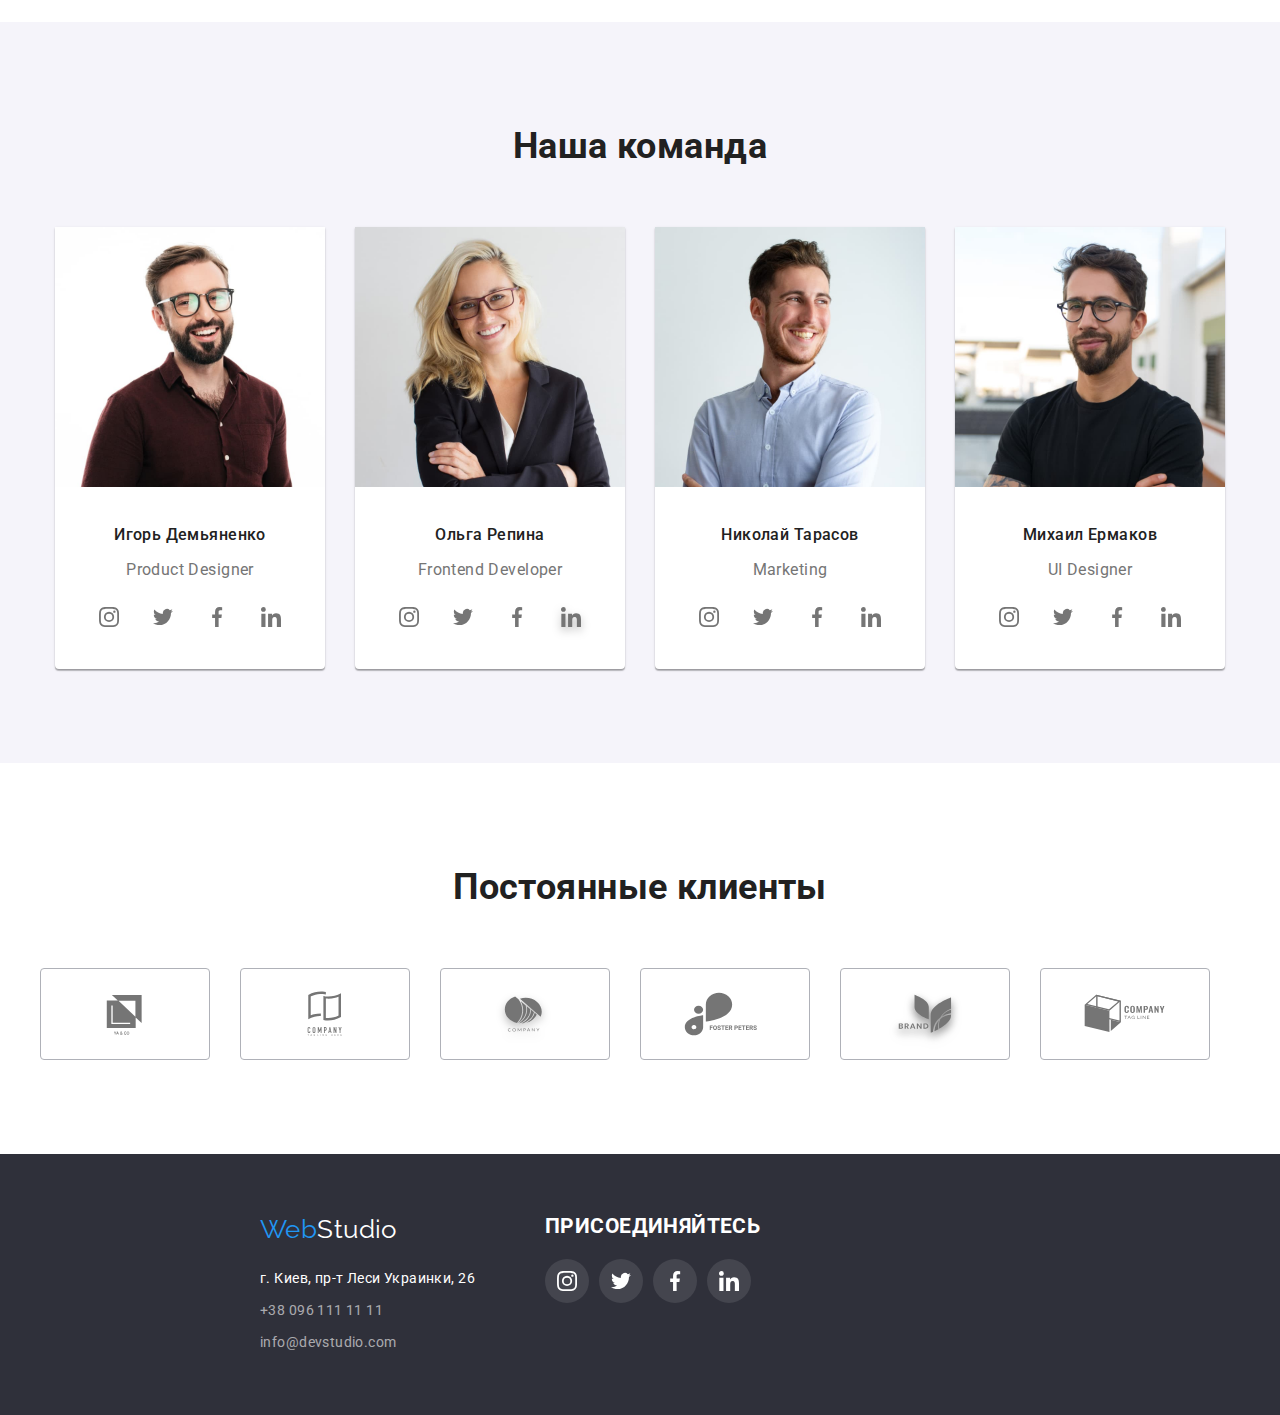
==== commit f7277e0c: "Соцсети переделены через список, добвлена тень элементам" ====
--- a/index.html
+++ b/index.html
@@ -134,109 +134,153 @@
                         <img src="./img/img.jpg" alt="Игорь Демьяненко" width="270" />
                         <h3 class="title">Игорь Демьяненко</h3>
                         <p class="profession">Product Designer</p>
-                        <div class="team-icon">
-                            <a href="" class="link-instagram link">
-                                <svg class="icon-network">
-                                    <use href="./img/symbol-icon.svg#icon-instagram"> </use>
-                                </svg>
-                            </a>
-                            <a href="" class="link-twitter link">
-                                <svg class="icon-network">
-                                    <use href="./img/symbol-icon.svg#icon-twitter"> </use>
-                                </svg>
-                            </a>
-                            <a href="" class="link-facebook link">
-                                <svg class="icon-network">
-                                    <use href="./img/symbol-icon.svg#icon-facebook"> </use>
-                                </svg>
-                            </a>
-                            <a href="" class="link-in link">
-                                <svg class="icon-network">
-                                    <use href="./img/symbol-icon.svg#icon-linkedin"> </use>
-                                </svg>
-                            </a>
-                        </div>
+                        <ul class="team-icon list">
+                            <li class="icon-li">
+                                <a href="" class="link-instagram link">
+                                    <svg class="icon-network">
+                                        <use href="./img/symbol-icon.svg#icon-instagram"> </use>
+                                    </svg>
+                                </a>
+                            </li>
+
+                            <li class="icon-li">
+                                <a href="" class="link-twitter link">
+                                    <svg class="icon-network">
+                                        <use href="./img/symbol-icon.svg#icon-twitter"> </use>
+                                    </svg>
+                                </a>
+                            </li>
+
+                            <li class="icon-li"> 
+                                <a href="" class="link-facebook link">
+                                    <svg class="icon-network">
+                                        <use href="./img/symbol-icon.svg#icon-facebook"> </use>
+                                    </svg>
+                                </a>
+                                
+                            </li>
+                            <li class="icon-li">
+                                <a href="" class="link-in link">
+                                    <svg class="icon-network">
+                                        <use href="./img/symbol-icon.svg#icon-linkedin"> </use>
+                                    </svg>
+                                </a>
+                            </li>
+                        </ul>
                     </li>
                     <li class="item">
                         <img src="./img/img-2.jpg" alt="Ольга Репина" width="270" />
                         <h3 class="title">Ольга Репина</h3>
                         <p class="profession">Frontend Developer</p>
-                        <div class="team-icon">
-                            <a href="" class="link-instagram link">
-                                <svg class="icon-network">
-                                    <use href="./img/symbol-icon.svg#icon-instagram"> </use>
-                                </svg>
-                            </a>
-                            <a href="" class="link-twitter link">
-                                <svg class="icon-network">
-                                    <use href="./img/symbol-icon.svg#icon-twitter"> </use>
-                                </svg>
-                            </a>
-                            <a href="" class="link-facebook link">
-                                <svg class="icon-network">
-                                    <use href="./img/symbol-icon.svg#icon-facebook"> </use>
-                                </svg>
-                            </a>
-                            <a href="" class="link-in link">
-                                <svg class="icon-network linkedin">
-                                    <use href="./img/symbol-icon.svg#icon-linkedin"> </use>
-                                </svg>
-                            </a>
-                        </div>
+                        <ul class="team-icon list">
+                            <li class="icon-li">
+                                <a href="" class="link-instagram link">
+                                    <svg class="icon-network">
+                                        <use href="./img/symbol-icon.svg#icon-instagram"> </use>
+                                    </svg>
+                                </a>
+                            </li>
+                        
+                            <li class="icon-li">
+                                <a href="" class="link-twitter link">
+                                    <svg class="icon-network">
+                                        <use href="./img/symbol-icon.svg#icon-twitter"> </use>
+                                    </svg>
+                                </a>
+                            </li>
+                        
+                            <li class="icon-li">
+                                <a href="" class="link-facebook link">
+                                    <svg class="icon-network">
+                                        <use href="./img/symbol-icon.svg#icon-facebook"> </use>
+                                    </svg>
+                                </a>
+                        
+                            </li>
+                            <li class="icon-li">
+                                <a href="" class="link-inkedin link">
+                                    <svg class="icon-network shadow">
+                                        <use href="./img/symbol-icon.svg#icon-linkedin"> </use>
+                                    </svg>
+                                </a>
+                            </li>
+                        </ul>
                     </li>
                     <li class="item">
                         <img src="./img/img-3.jpg" alt="Николай Тарасов" width="270" />
                         <h3 class="title">Николай Тарасов</h3>
                         <p class="profession">Marketing</p>
-                        <div class="team-icon">
-                            <a href="" class="link-instagram link">
-                                <svg class="icon-network">
-                                    <use href="./img/symbol-icon.svg#icon-instagram"> </use>
-                                </svg>
-                            </a>
-                            <a href="" class="link-twitter link">
-                                <svg class="icon-network">
-                                    <use href="./img/symbol-icon.svg#icon-twitter"> </use>
-                                </svg>
-                            </a>
-                            <a href="" class="link-facebook link">
-                                <svg class="icon-network">
-                                    <use href="./img/symbol-icon.svg#icon-facebook"> </use>
-                                </svg>
-                            </a>
-                            <a href="" class="link-in link">
-                                <svg class="icon-network">
-                                    <use href="./img/symbol-icon.svg#icon-linkedin"> </use>
-                                </svg>
-                            </a>
-                        </div>
+                        <ul class="team-icon list">
+                            <li class="icon-li">
+                                <a href="" class="link-instagram link">
+                                    <svg class="icon-network">
+                                        <use href="./img/symbol-icon.svg#icon-instagram"> </use>
+                                    </svg>
+                                </a>
+                            </li>
+                        
+                            <li class="icon-li">
+                                <a href="" class="link-twitter link">
+                                    <svg class="icon-network">
+                                        <use href="./img/symbol-icon.svg#icon-twitter"> </use>
+                                    </svg>
+                                </a>
+                            </li>
+                        
+                            <li class="icon-li">
+                                <a href="" class="link-facebook link">
+                                    <svg class="icon-network">
+                                        <use href="./img/symbol-icon.svg#icon-facebook"> </use>
+                                    </svg>
+                                </a>
+                        
+                            </li>
+                            <li class="icon-li">
+                                <a href="" class="link-in link">
+                                    <svg class="icon-network">
+                                        <use href="./img/symbol-icon.svg#icon-linkedin"> </use>
+                                    </svg>
+                                </a>
+                            </li>
+                        </ul>
                     </li>
                     <li class="item">
                         <img src="./img/img-4.jpg" alt="Михаил Ермаков" width="270" />
                         <h3 class="title">Михаил Ермаков</h3>
                         <p class="profession">UI Designer</p>
-                        <div class="team-icon">
-                            <a href="" class="link-instagram link">
-                                <svg class="icon-network">
-                                    <use href="./img/symbol-icon.svg#icon-instagram"> </use>
-                                </svg>
-                            </a>
-                            <a href="" class="link-twitter link">
-                                <svg class="icon-network">
-                                    <use href="./img/symbol-icon.svg#icon-twitter"> </use>
-                                </svg>
-                            </a>
-                            <a href="" class="link-facebook link">
-                                <svg class="icon-network">
-                                    <use href="./img/symbol-icon.svg#icon-facebook"> </use>
-                                </svg>
-                            </a>
-                            <a href="" class="link-in link">
-                                <svg class="icon-network">
-                                    <use href="./img/symbol-icon.svg#icon-linkedin"> </use>
-                                </svg>
-                            </a>
-                        </div>
+                        <ul class="team-icon list">
+                            <li class="icon-li">
+                                <a href="" class="link-instagram link">
+                                    <svg class="icon-network">
+                                        <use href="./img/symbol-icon.svg#icon-instagram"> </use>
+                                    </svg>
+                                </a>
+                            </li>
+                        
+                            <li class="icon-li">
+                                <a href="" class="link-twitter link">
+                                    <svg class="icon-network">
+                                        <use href="./img/symbol-icon.svg#icon-twitter"> </use>
+                                    </svg>
+                                </a>
+                            </li>
+                        
+                            <li class="icon-li">
+                                <a href="" class="link-facebook link">
+                                    <svg class="icon-network">
+                                        <use href="./img/symbol-icon.svg#icon-facebook"> </use>
+                                    </svg>
+                                </a>
+                        
+                            </li>
+                            <li class="icon-li">
+                                <a href="" class="link-in link">
+                                    <svg class="icon-network">
+                                        <use href="./img/symbol-icon.svg#icon-linkedin"> </use>
+                                    </svg>
+                                </a>
+                            </li>
+                        </ul>
                     </li>
                 </ul>
             </div>
@@ -251,42 +295,42 @@
             <ul class="partner-flex list">
                 <li class="partner-li">
                     <a href="" class="link-partner">
-                        <svg class="icon-partner one">
+                        <svg class="icon-partner">
                             <use href="./img/symbol-icon.svg#icon-Logo-ya-co"> </use>
                         </svg>
                     </a>
                 </li>
                 <li class="partner-li">
                     <a href="" class="link-partner">
-                        <svg class="icon-partner two">
+                        <svg class="icon-partner">
                             <use href="./img/symbol-icon.svg#icon-Logo-companytl"> </use>
                         </svg>
                     </a>
                 </li>
                 <li class="partner-li">
                     <a href="" class="link-partner">
-                        <svg class="icon-partner one">
+                        <svg class="icon-partner shadow">
                             <use href="./img/symbol-icon.svg#icon-Logo-company"> </use>
                         </svg>
                     </a>
                 </li>
                 <li class="partner-li">
                     <a href="" class="link-partner">
-                        <svg class="icon-partner one">
+                        <svg class="icon-partner foster">
                             <use href="./img/symbol-icon.svg#icon-Logo-foster"> </use>
                         </svg>
                     </a>
                 </li>
                 <li class="partner-li">
-                    <a href="" class="link-partner">
-                        <svg class="icon-partner shadow">
+                    <a href="" class="link-partner shadow">
+                        <svg class="icon-partner shadow ">
                             <use href="./img/symbol-icon.svg#icon-Logo-brand"> </use>
                         </svg>
                     </a>
                 </li>
                 <li class="partner-li">
                     <a href="" class="link-partner">
-                        <svg class="icon-partner one">
+                        <svg class="icon-partner">
                             <use href="./img/symbol-icon.svg#icon-Logo-companytlhero"> </use>
                         </svg>
                     </a>
@@ -298,7 +342,7 @@
 
     <!-- Футер -->
     <footer class="footer">
-
+        <div class="foter-address">
         <div class="logo-foter">
             <a href="./index.html" class="logo list"> <span class="logo-blue">Web</span>Studio</a>
         </div>
@@ -307,7 +351,49 @@
             <a href="tel:+380961111111" class="telefon link">+38 096 111 11 11</a> <br>
             <a href="mailto:info@devstudio.com" class="email link">info@devstudio.com</a>
         </address>
+        </div>
+
+        <div class="fotter-link">
+            <h2 class="fotter-titel">Присоединяйтесь</h2>
+            <ul class="fotter-list list">
+                <li class="fotter-li">
+                    <a href="" class="fotter-instagram link">
+                        <svg class="icon-fotter">
+                            <use href="./img/symbol-icon.svg#icon-instagram"> </use>
+                        </svg>
+                    </a>
+                </li>
+
+                <li class="fotter-li">
+                    <a href="" class="link-twitter link">
+                        <svg class="icon-fotter">
+                            <use href="./img/symbol-icon.svg#icon-twitter"> </use>
+                        </svg>
+                    </a>
+
+                </li>
+
+                <li class="fotter-li">
+                    <a href="" class="link-facebook link">
+                        <svg class="icon-fotter">
+                            <use href="./img/symbol-icon.svg#icon-facebook"> </use>
+                        </svg>
+                    </a>
+
+                </li>
+
+                <li class="fotter-li">
+                    <a href="" class="link-in link">
+                        <svg class="icon-fotter">
+                            <use href="./img/symbol-icon.svg#icon-linkedin"> </use>
+                        </svg>
+                    </a>
+                 </li>
+            </ul>
+
+
+        </div>
     </footer>
 </body>
 
-</html>+</html>
--- a/css/styles.css
+++ b/css/styles.css
@@ -170,7 +170,7 @@
 .button-sorting {
   padding: 6px 22px;
   border-radius: 4px;
-  filter: drop-shadow(0px 4px 4px rgba(0, 0, 0, 0.25));
+  /* filter: drop-shadow(0px 4px 4px rgba(0, 0, 0, 0.25)); */
   background: #f5f4fa;
   color: var(--titel-text-color);
   font-weight: 500;
@@ -295,6 +295,7 @@
 .team-flex {
   display: flex;
 }
+
 .team-flex .item {
   background-color: var(--white-text-color);
   box-shadow: 0px 1px 3px rgba(0, 0, 0, 0.12), 0px 1px 1px rgba(0, 0, 0, 0.14),
@@ -331,16 +332,21 @@
   margin-bottom: 30px;
 }
 
-.team-icon .link {
+.icon-li {
   display: flex;
   justify-content: center;
   align-items: center;
   width: 44px;
   height: 44px;
+}
+
+.icon-li .link {
+  width: inherit;
+  height: inherit;
   border-radius: 50%;
 }
 
-.team-icon .link:not(:last-child) {
+.icon-li:not(:last-child) {
   margin-right: 10px;
 }
 
@@ -361,6 +367,10 @@
   background-color: var(--accent-color);
 }
 
+.shadow {
+  filter: drop-shadow(0px 4px 4px rgba(0, 0, 0, 0.25));
+}
+
 /* Постоянные клиенты */
 .partner-flex {
   display: flex;
@@ -398,6 +408,9 @@
 }
 
 .icon-partner {
+  display: flex;
+  justify-content: center;
+  align-items: center;
   width: inherit;
   height: inherit;
   padding-top: 21px;
@@ -409,17 +422,24 @@
 .icon-partner:focus {
   fill: var(--accent-color);
 }
-.link-partner .shadow {
-  filter: drop-shadow(0px 4px 4px rgba(0, 0, 0, 0.25)),
-    drop-shadow(0px 4px 4px rgba(0, 0, 0, 0.25));
+
+.foster {
+  padding-left: 38px;
+  padding-right: 29px;
+  padding-top: 24px;
+  padding-bottom: 24px;
 }
 
 /* Футер*/
 .footer {
+  display: flex;
   background: #2f303a; /* Временный фон чтоб был виден текст*/
   padding-left: 260px;
   padding-top: 60px;
   padding-bottom: 60px;
+}
+.foter-address {
+  margin-right: 70px;
 }
 
 .logo-foter {
@@ -455,6 +475,48 @@
 .footer .link:hover,
 .footer .link:focus {
   color: var(--accent-color);
+}
+.fotter-titel {
+  color: var(--white-text-color);
+  font-weight: bold;
+  line-height: 1, 1;
+  text-transform: uppercase;
+  margin-bottom: 20px;
+}
+
+.fotter-list {
+  display: flex;
+}
+
+.fotter-li {
+  display: flex;
+  justify-content: center;
+  align-items: center;
+  width: 44px;
+  height: 44px;
+  background: rgba(255, 255, 255, 0.1);
+  border-radius: 50%;
+}
+.fotter-li:hover {
+  background-color: var(--accent-color);
+}
+
+.fotter-li .link {
+  display: flex;
+  justify-content: center;
+  align-items: center;
+  width: inherit;
+  height: inherit;
+}
+
+.fotter-li:not(:last-child) {
+  margin-right: 10px;
+}
+
+.icon-fotter {
+  width: 20px;
+  height: 20px;
+  fill: var(--white-text-color);
 }
 
 /* Страница портфолио сайта */
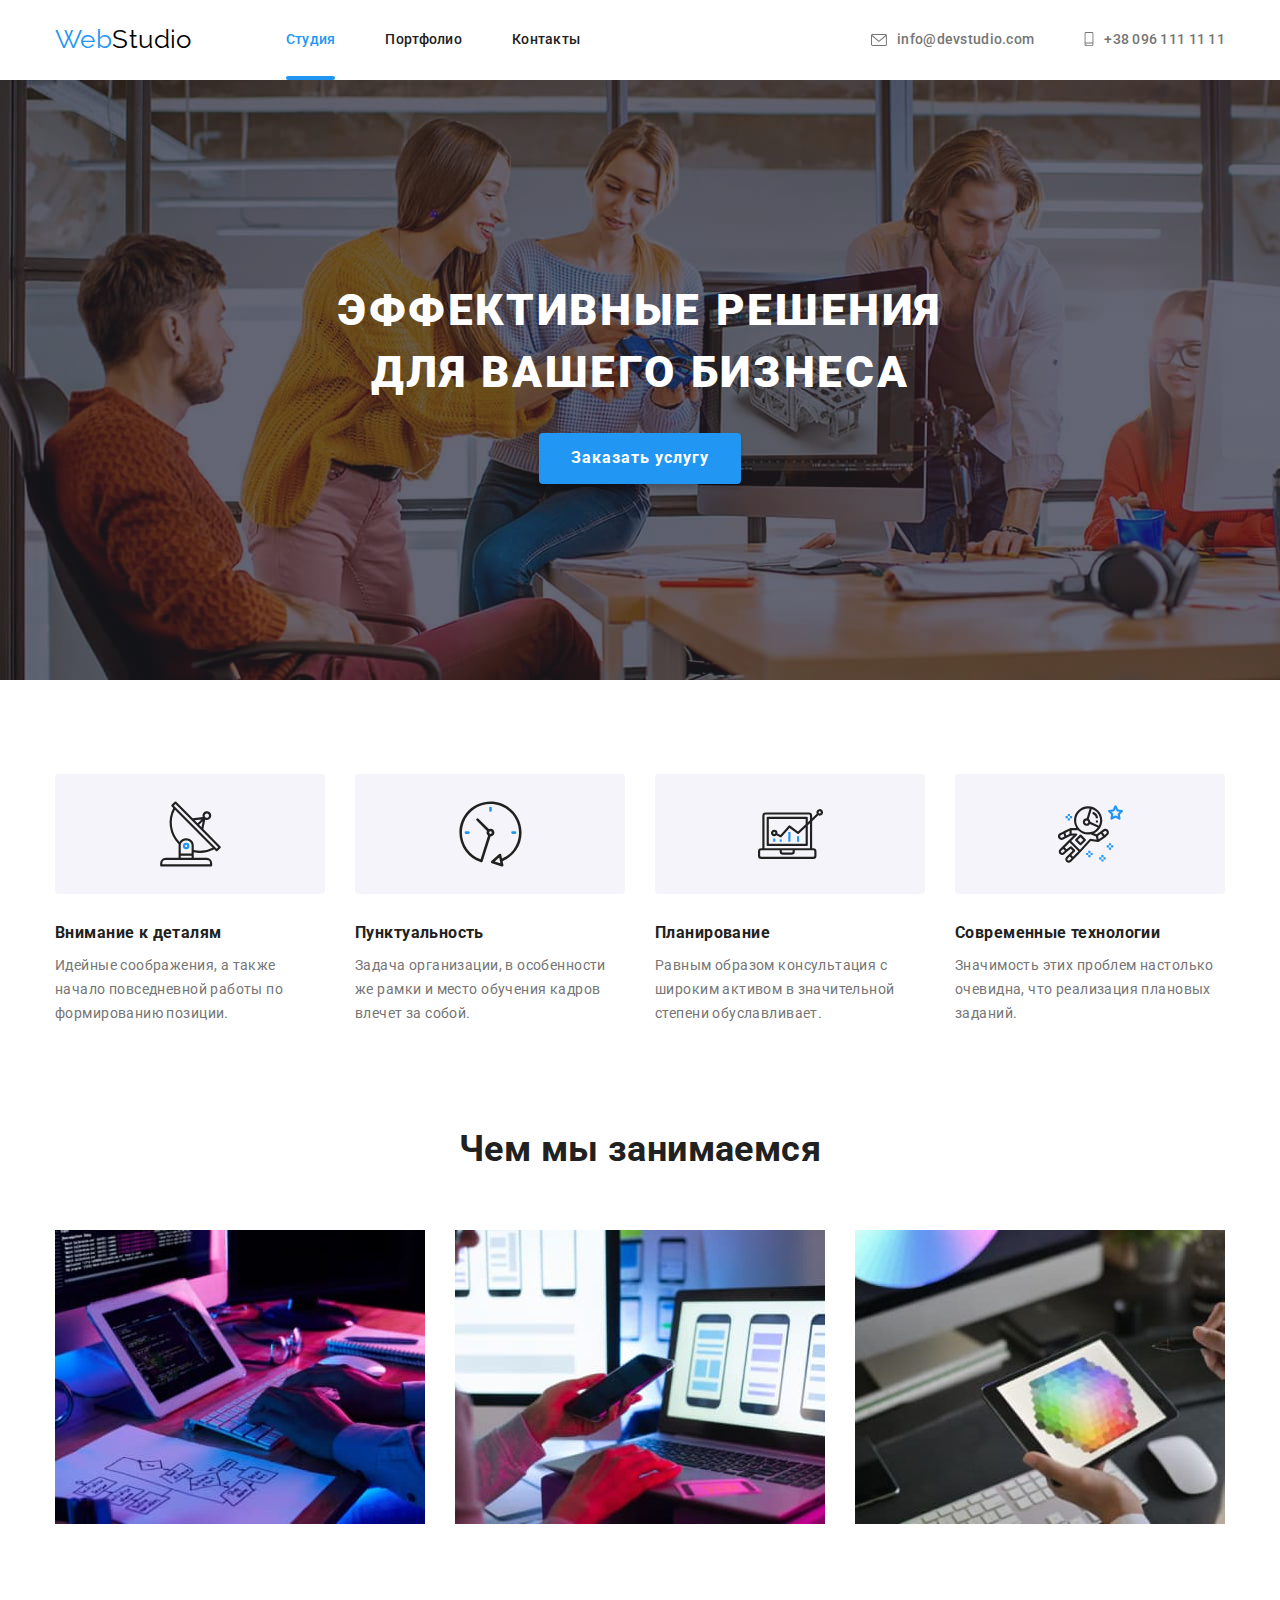
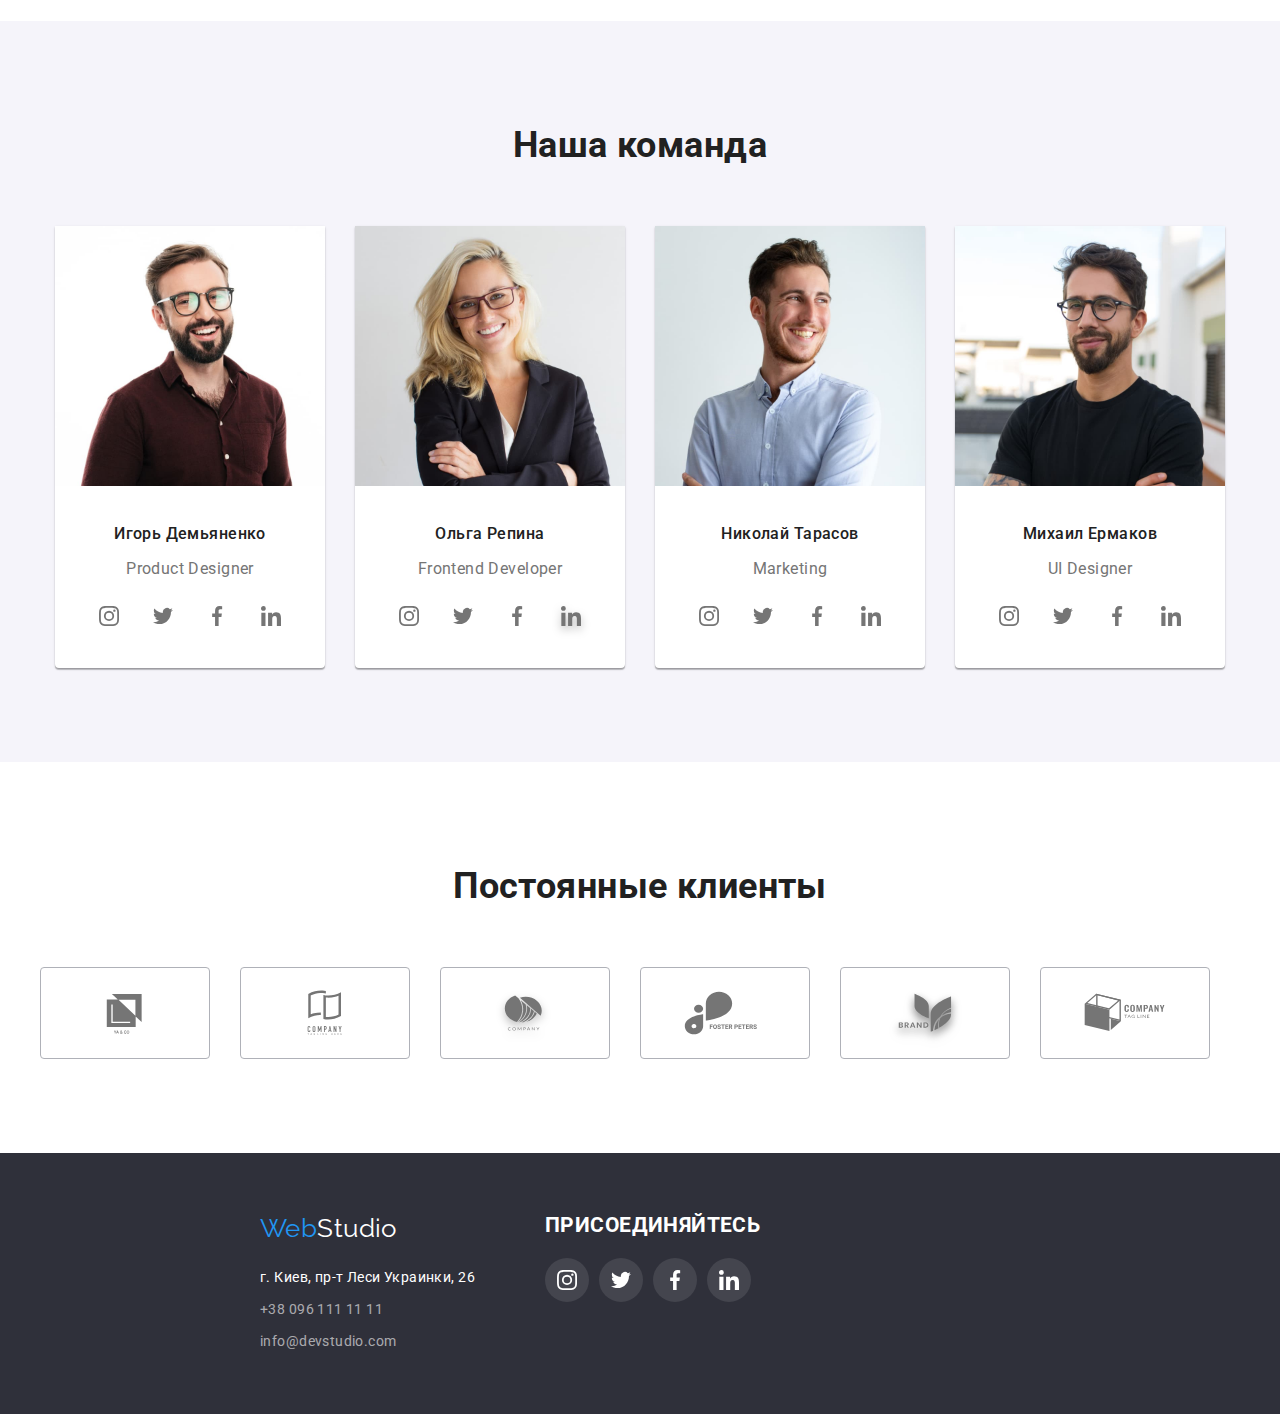
==== commit a4442dba: "Выравнивание  телефона и почты в навигации сайта" ====
--- a/index.html
+++ b/index.html
@@ -26,11 +26,11 @@
             </nav>
             <ul class="contacts-nav list">
                 <li class="item">
-                    <a href="mailto:info@devstudio.com" class="link">
+                    <a href="mailto:info@devstudio.com" class="link item-email">
                             <svg class="icon-email">
                                 <use href="./img/symbol-icon.svg#icon-email"> </use>
                             </svg>
-                            info@devstudio.com 
+                            <span> info@devstudio.com </span>
                     </a>
                 </li>
                 <li class="item">
@@ -38,7 +38,7 @@
                         <svg class="icon-telefon">
                             <use href="./img/symbol-icon.svg#icon-telefon"> </use>
                         </svg>
-                        +38 096 111 11 11
+                        <span> +38 096 111 11 11 </span>
                     </a>
                 </li>
             </ul>
--- a/css/styles.css
+++ b/css/styles.css
@@ -53,7 +53,6 @@
   padding-right: 15px;
   margin: auto;
   justify-content: flex-start;
-  border-bottom: 1px solid #ececec;
 }
 
 .nav-flex {
@@ -97,6 +96,20 @@
   margin-right: auto;
   width: 1170px;
 }
+.site-nav .item {
+  position: relative;
+}
+
+.site-nav .current::after {
+  content: " ";
+  position: absolute;
+  width: 100%;
+  height: 4px;
+  display: block;
+  margin-top: 28px;
+  background: var(--accent-color);
+  border-radius: 2px;
+}
 
 /* Контакты в шапке сайта */
 .contacts-nav {
@@ -125,6 +138,11 @@
   color: var(--accent-color);
   fill: var(--accent-color);
 }
+.item-telefon > span,
+.item-email > span {
+  margin-top: auto;
+  margin-bottom: auto;
+}
 
 .icon-email {
   width: 16px;
@@ -140,10 +158,8 @@
   margin-right: 10px;
 }
 
-.contacts-nav .icon-email:hover,
-.contacts-nav .icon-email:focus,
-.contacts-nav .icon-telefon:hover,
-.contacts-nav .icon-telefon:focus {
+.contacts-nav .link:hover > svg,
+.contacts-nav .link:hover > svg {
   fill: var(--accent-color);
 }
 
@@ -152,6 +168,7 @@
   box-shadow: 0px 4px 4px rgba(0, 0, 0, 0.15);
   padding: 10px 32px;
   border-radius: 4px;
+  border: 0px;
   color: var(--white-text-color);
   background: var(--accent-color);
   font-weight: 700;
@@ -170,16 +187,23 @@
 .button-sorting {
   padding: 6px 22px;
   border-radius: 4px;
-  /* filter: drop-shadow(0px 4px 4px rgba(0, 0, 0, 0.25)); */
-  background: #f5f4fa;
+  border: 0px;
+  background-color: #f5f4fa;
   color: var(--titel-text-color);
   font-weight: 500;
   line-height: 1.6;
 }
-.sorting .button-sorting:hover,
-.sorting .button-sorting:focus {
+
+.button-sorting:hover,
+.button-sorting:focus {
   color: var(--white-text-color);
   background: var(--accent-color);
+}
+
+.button-sorting:hover,
+.button-sorting:focus {
+  box-shadow: 0px 3px 1px rgba(0, 0, 0, 0.1), 0px 1px 2px rgba(0, 0, 0, 0.08),
+    0px 2px 2px rgba(0, 0, 0, 0.12);
 }
 
 /* Главная страница сайта*/
@@ -520,9 +544,15 @@
 }
 
 /* Страница портфолио сайта */
+
+.line-header {
+  width: auto;
+  border: 1px solid #ececec;
+}
+
 .contenier-portfolio {
-  padding-top: 94px;
-  padding-bottom: 94px;
+  margin-top: 92px;
+  margin-bottom: 94px;
   margin-left: auto;
   margin-right: auto;
 }
@@ -530,7 +560,7 @@
   display: flex;
   justify-content: center;
   text-decoration: none;
-  margin-bottom: 34px;
+  margin-bottom: 50px;
 }
 
 .sorting .item:not(:last-child) {
@@ -572,3 +602,15 @@
   font-size: 16px;
   line-height: 1.9;
 }
+
+.card .item:hover {
+  box-shadow: 0px 1px 1px rgba(0, 0, 0, 0.12), 0px 4px 4px rgba(0, 0, 0, 0.06),
+    1px 4px 6px rgba(0, 0, 0, 0.16);
+}
+
+.portfolio .title {
+  visibility: hidden;
+  font-size: 0%;
+  padding: 0;
+  margin: 0;
+}
